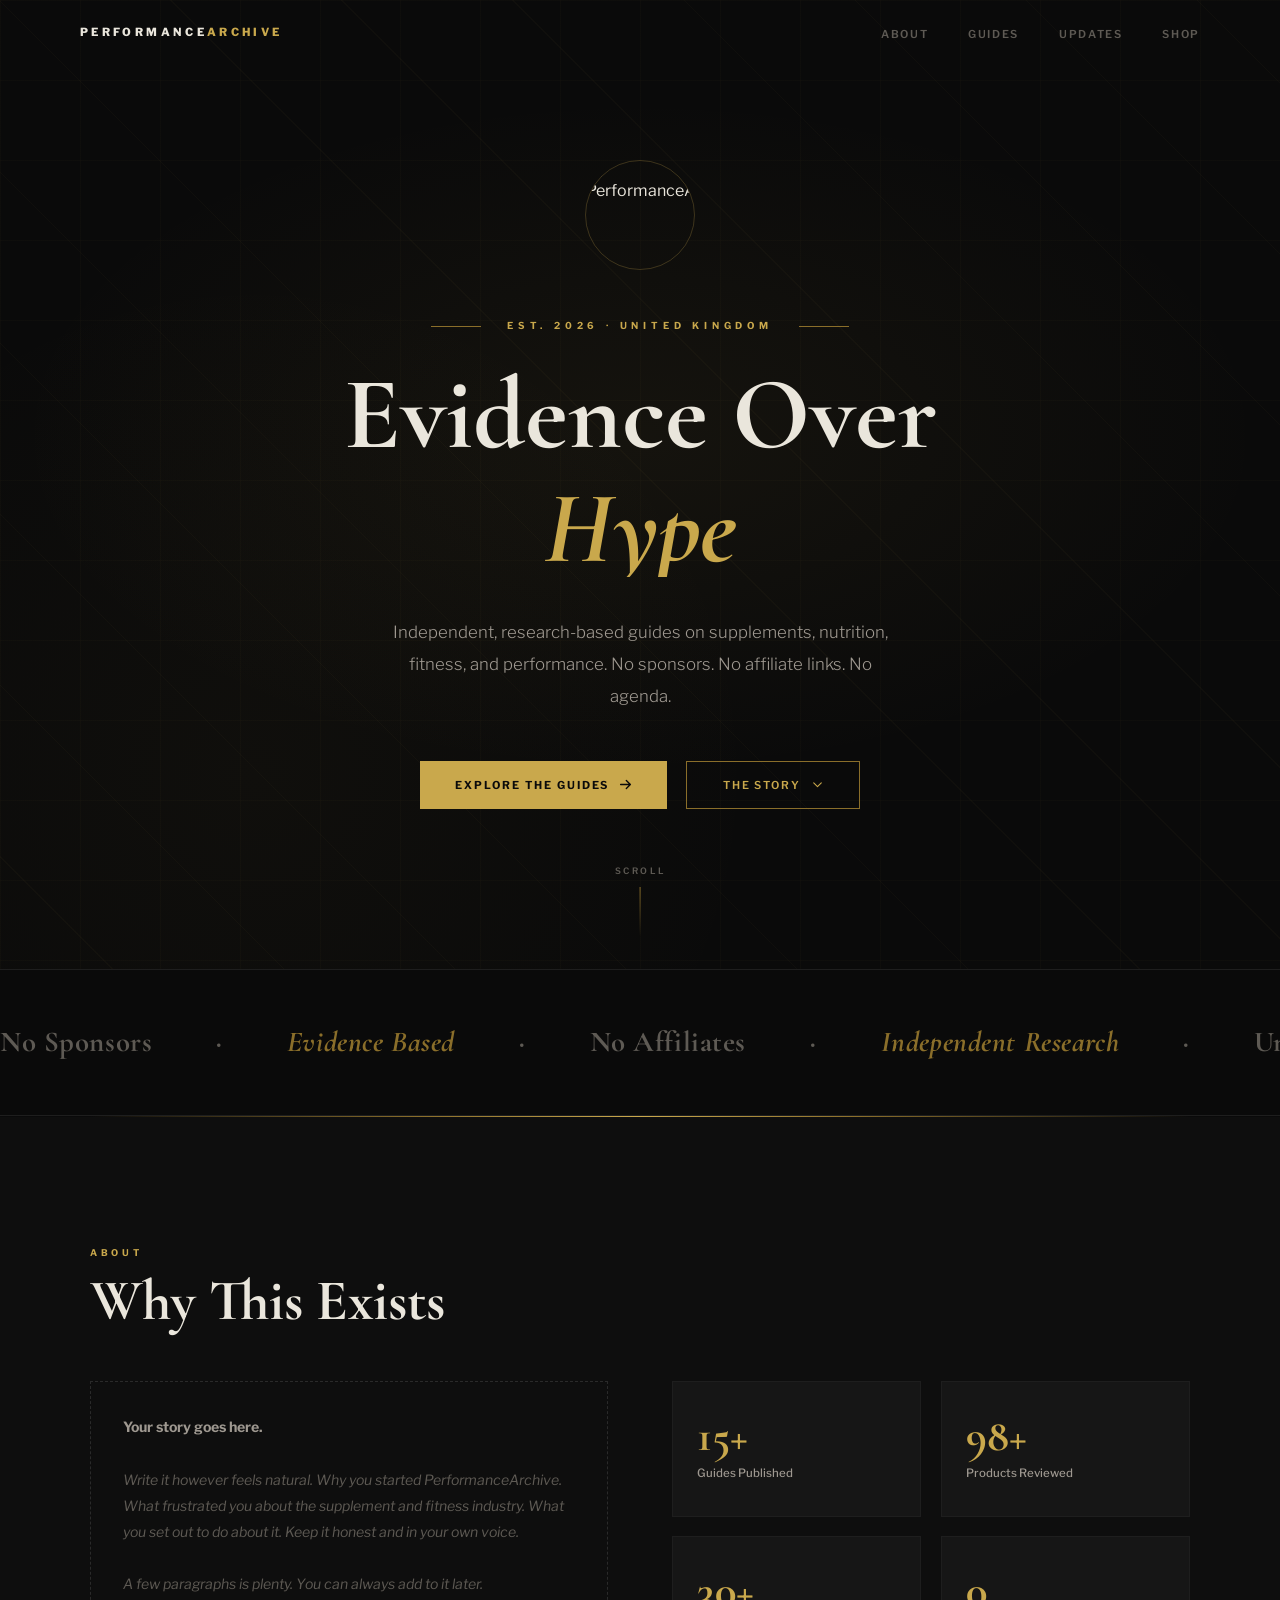
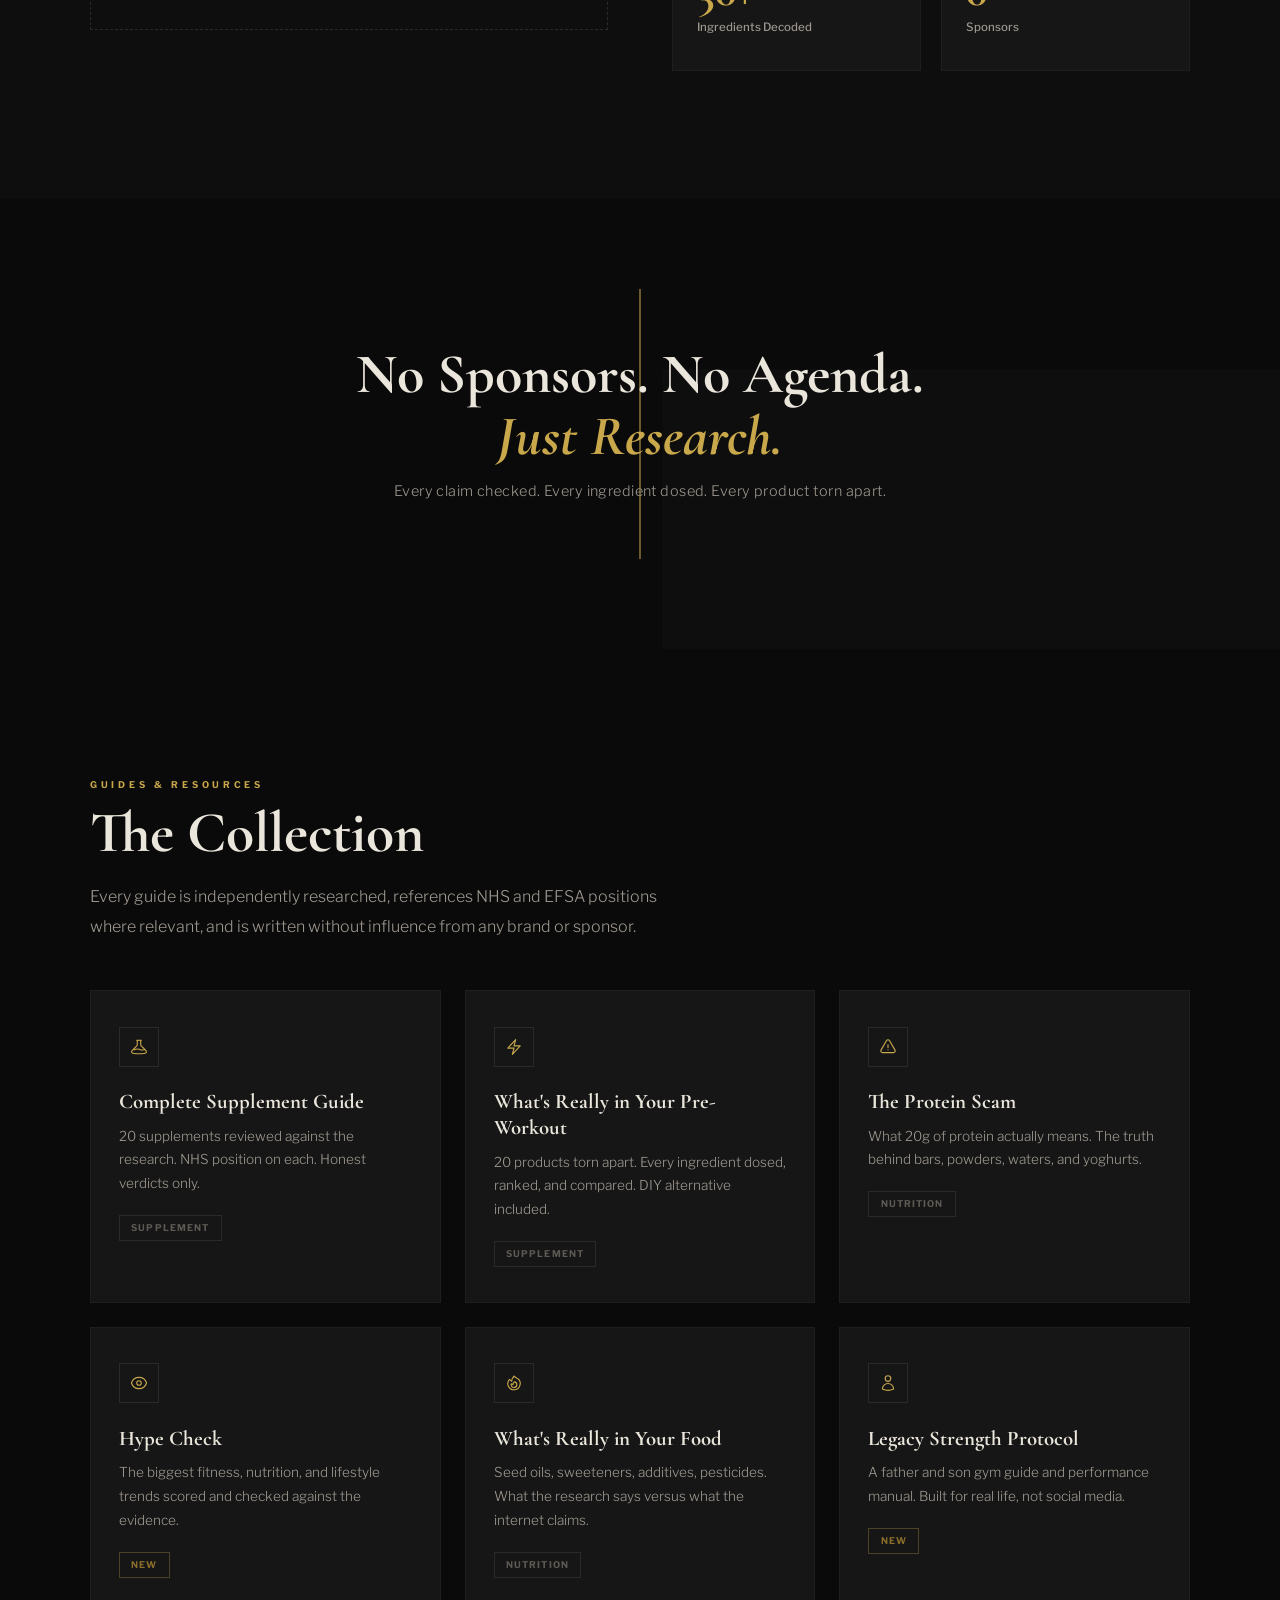
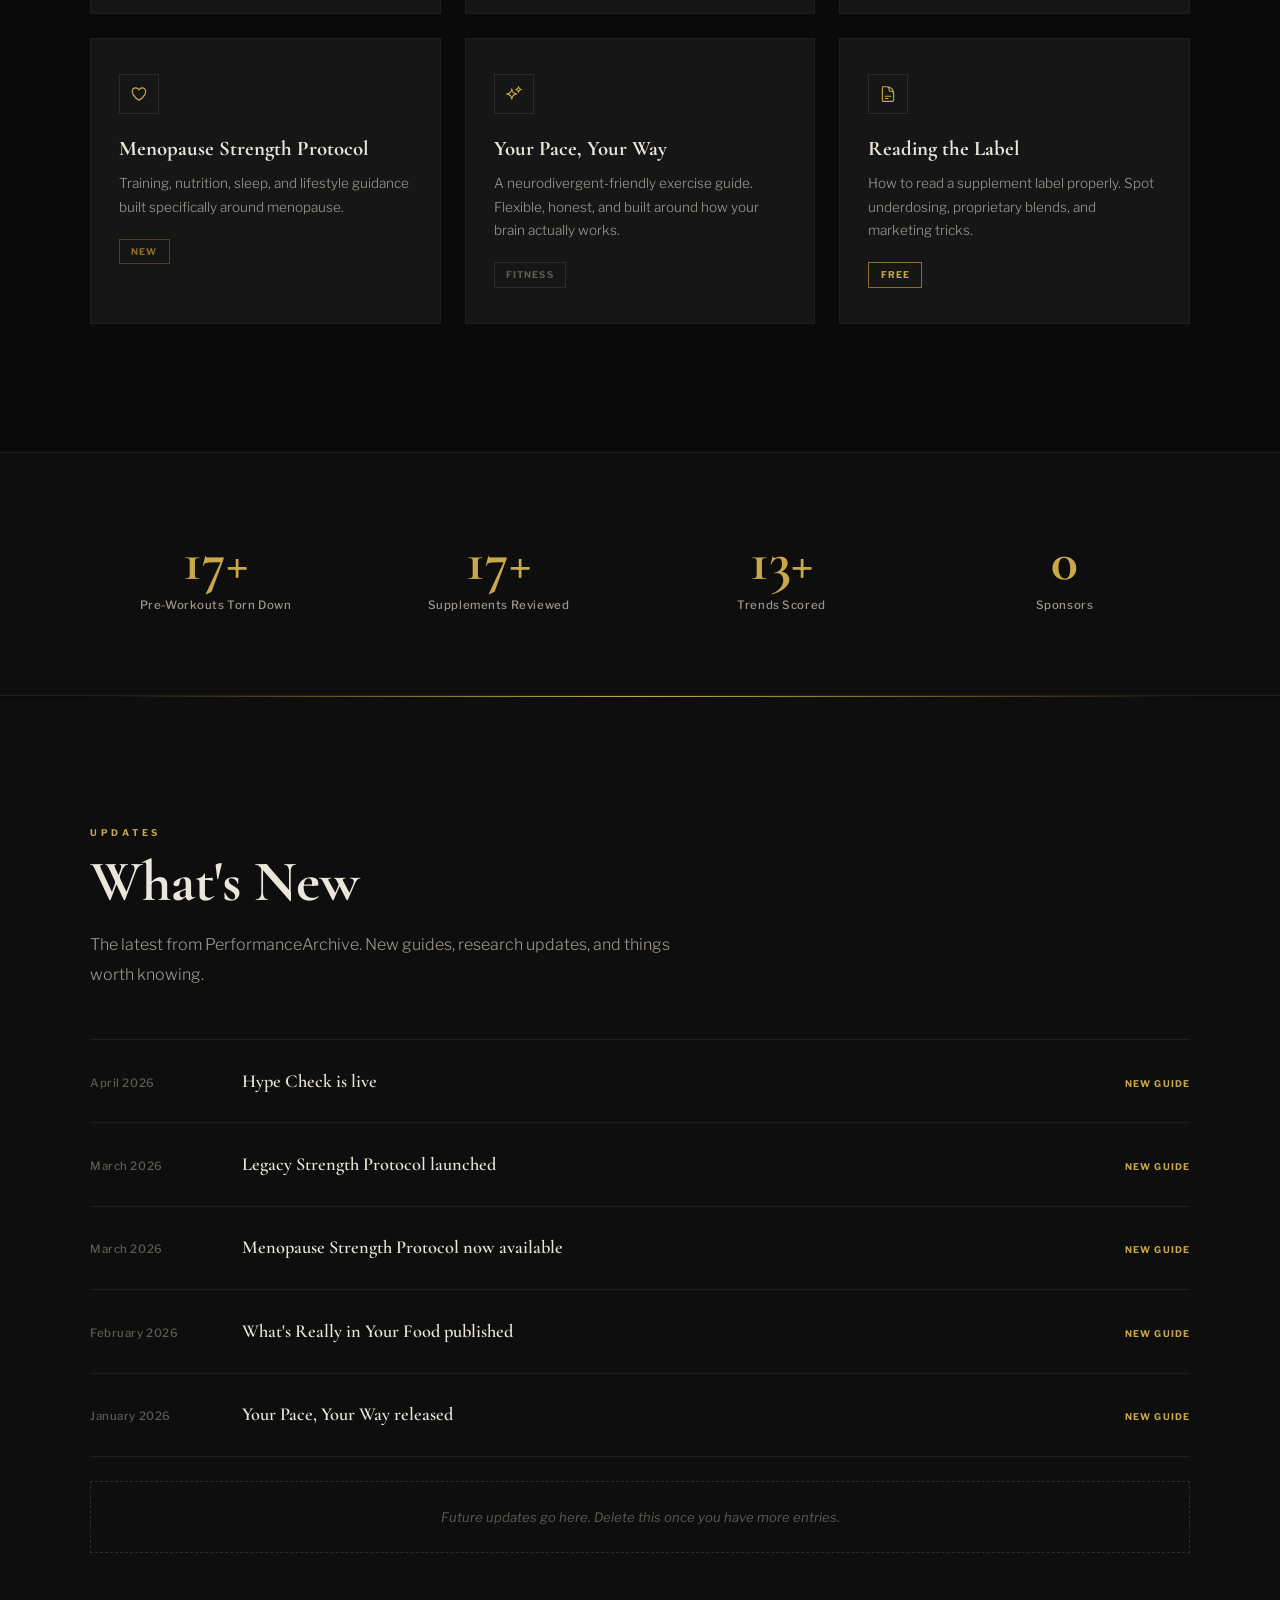
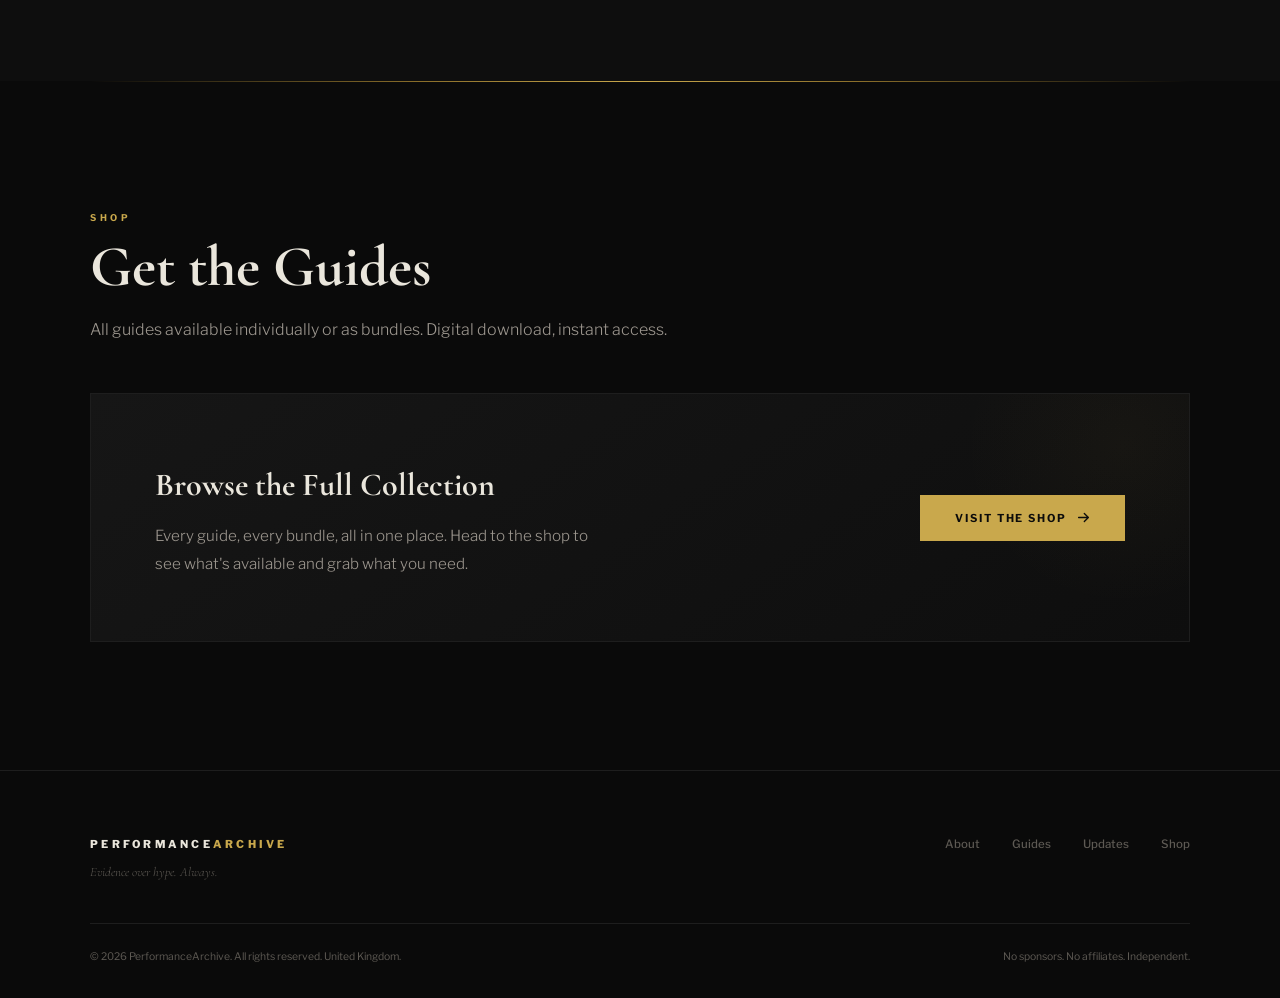
==== index-1.html @ d9c340e4 "Added index.html [TEST] Added initial commit. Will need changing as unbranded." ====
<!DOCTYPE html>
<html lang="en-GB">
<head>
<meta charset="UTF-8">
<meta name="viewport" content="width=device-width, initial-scale=1.0">
<title>PerformanceArchive — Evidence Over Hype</title>
<meta name="description" content="Independent, evidence-based guides on supplements, nutrition, fitness, and performance. No sponsors. No agenda. United Kingdom.">
<link rel="preconnect" href="https://fonts.googleapis.com">
<link rel="preconnect" href="https://fonts.gstatic.com" crossorigin>
<link href="https://fonts.googleapis.com/css2?family=Cormorant+Garamond:ital,wght@0,400;0,600;0,700;1,400&family=Libre+Franklin:wght@300;400;500;600;700;800&display=swap" rel="stylesheet">
<style>
:root {
  --bg:#0a0a0a;
  --bg2:#0e0e0e;
  --bg3:#141414;
  --card:#161616;
  --card-h:#1c1c1c;
  --gold:#c9a84c;
  --gold-l:#e0c56e;
  --gold-d:#8a6e2a;
  --text:#eae6dc;
  --text2:#9e9890;
  --text3:#5e5a54;
  --bdr:#1e1e1e;
  --bdr2:#2a2a2a;
  --fd:'Cormorant Garamond',Georgia,serif;
  --fb:'Libre Franklin',sans-serif;
}
*{margin:0;padding:0;box-sizing:border-box}
html{scroll-behavior:smooth}
body{background:var(--bg);color:var(--text);font-family:var(--fb);font-weight:400;line-height:1.7;-webkit-font-smoothing:antialiased;overflow-x:hidden}

/* ===== NAV ===== */
nav{position:fixed;top:0;width:100%;z-index:100;padding:1.2rem 0;transition:all .5s}
nav.scrolled{background:rgba(10,10,10,.92);backdrop-filter:blur(30px);-webkit-backdrop-filter:blur(30px);border-bottom:1px solid rgba(201,168,76,.08)}
.nav-in{max-width:1200px;margin:0 auto;padding:0 2.5rem;display:flex;align-items:center;justify-content:space-between}
.nav-logo{font-family:var(--fb);font-weight:800;font-size:.7rem;letter-spacing:.3em;text-transform:uppercase;color:var(--text);text-decoration:none;transition:opacity .3s}
.nav-logo span{color:var(--gold)}
.nav-links{display:flex;gap:2.5rem;list-style:none}
.nav-links a{color:var(--text3);text-decoration:none;font-size:.68rem;font-weight:600;letter-spacing:.15em;text-transform:uppercase;transition:color .4s}
.nav-links a:hover{color:var(--gold)}
.nav-mob{display:none;background:none;border:none;cursor:pointer;padding:.5rem}
.nav-mob span{display:block;width:22px;height:1.5px;background:var(--gold);margin:5px 0;transition:all .3s}

/* ===== HERO ===== */
.hero{min-height:100vh;display:flex;align-items:center;justify-content:center;position:relative;overflow:hidden}
.hero-bg{position:absolute;inset:0}
.hero-bg-1{position:absolute;inset:0;background:radial-gradient(ellipse 70% 50% at 50% 45%,rgba(201,168,76,.06) 0%,transparent 70%)}
.hero-bg-2{position:absolute;inset:0;background:radial-gradient(circle at 20% 80%,rgba(201,168,76,.03) 0%,transparent 40%)}
.hero-grid{position:absolute;inset:0;background-image:linear-gradient(rgba(201,168,76,.025) 1px,transparent 1px),linear-gradient(90deg,rgba(201,168,76,.025) 1px,transparent 1px);background-size:80px 80px}
/* Animated diagonal lines */
.hero-diag{position:absolute;inset:-200px;opacity:.03;background:repeating-linear-gradient(45deg,transparent,transparent 120px,var(--gold) 120px,var(--gold) 121px)}

.hero-content{position:relative;z-index:1;text-align:center;padding:2rem}
.hero-logo{width:110px;height:110px;border-radius:50%;margin:0 auto 3rem;overflow:hidden;opacity:0;transform:scale(.6) rotate(-10deg);border:1.5px solid rgba(201,168,76,.25)}
.hero-logo img{width:100%;height:100%;object-fit:cover}
.hero-pre{font-size:.6rem;font-weight:700;letter-spacing:.5em;text-transform:uppercase;color:var(--gold);margin-bottom:2rem;opacity:0}
.hero-pre .ln{display:inline-block;width:50px;height:1px;background:var(--gold-d);vertical-align:middle;margin:0 1.2rem}
.hero h1{font-family:var(--fd);font-size:clamp(3.5rem,8vw,7rem);font-weight:700;line-height:.95;margin-bottom:1.5rem;opacity:0}
.hero h1 .word{display:inline-block;overflow:hidden}
.hero h1 .word span{display:inline-block;transform:translateY(110%);transition:transform 1s cubic-bezier(.16,1,.3,1)}
.hero h1 .word span.up{transform:translateY(0)}
.hero h1 em{font-style:italic;color:var(--gold)}
.hero-sub{font-size:1.05rem;font-weight:300;color:var(--text2);max-width:520px;margin:0 auto 3rem;line-height:1.9;opacity:0}
.hero-ctas{display:flex;gap:1.2rem;justify-content:center;flex-wrap:wrap;opacity:0}

.btn-g{display:inline-flex;align-items:center;gap:.6rem;padding:.85rem 2.2rem;background:var(--gold);color:var(--bg);text-decoration:none;font-size:.68rem;font-weight:700;letter-spacing:.18em;text-transform:uppercase;transition:all .4s;border:none;cursor:pointer}
.btn-g:hover{background:var(--gold-l);transform:translateY(-2px);box-shadow:0 10px 40px rgba(201,168,76,.2)}
.btn-o{display:inline-flex;align-items:center;gap:.6rem;padding:.85rem 2.2rem;background:transparent;color:var(--gold);text-decoration:none;font-size:.68rem;font-weight:600;letter-spacing:.18em;text-transform:uppercase;border:1px solid var(--gold-d);transition:all .4s}
.btn-o:hover{border-color:var(--gold);background:rgba(201,168,76,.06);transform:translateY(-2px)}
.btn-i{width:13px;height:13px;transition:transform .3s}
.btn-g:hover .btn-i{transform:translateX(3px)}

.scroll-cue{position:absolute;bottom:2rem;left:50%;transform:translateX(-50%);text-align:center;opacity:0;animation:fadeI 1s ease forwards 2s}
.scroll-cue span{display:block;font-size:.55rem;font-weight:600;letter-spacing:.3em;text-transform:uppercase;color:var(--text3);margin-bottom:.5rem}
.scroll-cue .bar{width:1px;height:50px;margin:0 auto;background:linear-gradient(var(--gold-d),transparent);animation:pulse 2.5s ease infinite}
@keyframes pulse{0%,100%{opacity:.2;transform:scaleY(1)}50%{opacity:1;transform:scaleY(1.1)}}
@keyframes fadeI{to{opacity:1}}

/* ===== REVEALS ===== */
.r{opacity:0;transition:all 1s cubic-bezier(.16,1,.3,1)}
.r.rup{transform:translateY(60px)}
.r.rleft{transform:translateX(-80px)}
.r.rright{transform:translateX(80px)}
.r.rscale{transform:scale(.85)}
.r.rflip{transform:perspective(800px) rotateY(15deg);transform-origin:left center}
.r.rrot{transform:rotate(3deg) translateY(40px)}
.r.vis{opacity:1;transform:none}
.d1{transition-delay:.06s}.d2{transition-delay:.13s}.d3{transition-delay:.2s}.d4{transition-delay:.27s}.d5{transition-delay:.34s}.d6{transition-delay:.41s}.d7{transition-delay:.48s}.d8{transition-delay:.55s}.d9{transition-delay:.62s}

/* ===== SECTIONS ===== */
section{padding:8rem 2.5rem;position:relative}
.sec-in{max-width:1100px;margin:0 auto}
.sec-lab{font-size:.58rem;font-weight:700;letter-spacing:.4em;text-transform:uppercase;color:var(--gold);margin-bottom:.6rem}
.sec-h{font-family:var(--fd);font-size:clamp(2.4rem,5vw,3.6rem);font-weight:700;line-height:1.1;margin-bottom:1rem;color:var(--text)}
.sec-p{font-size:1rem;font-weight:300;color:var(--text2);max-width:580px;line-height:1.9}

/* ===== GROW DIVIDER ===== */
.grow-line{height:1px;max-width:0;margin:0 auto;background:linear-gradient(to right,transparent,var(--gold-d) 30%,var(--gold) 50%,var(--gold-d) 70%,transparent);transition:max-width 1.5s cubic-bezier(.16,1,.3,1)}
.grow-line.vis{max-width:1100px}

/* ===== MARQUEE ===== */
.marquee-wrap{overflow:hidden;padding:3rem 0;border-top:1px solid var(--bdr);border-bottom:1px solid var(--bdr);background:var(--bg)}
.marquee-track{display:flex;gap:4rem;animation:marquee 30s linear infinite;width:max-content}
.marquee-track span{font-family:var(--fd);font-size:1.8rem;font-weight:700;color:var(--text3);white-space:nowrap;letter-spacing:.02em}
.marquee-track span em{color:var(--gold-d);font-style:italic}
@keyframes marquee{0%{transform:translateX(0)}100%{transform:translateX(-50%)}}

/* ===== ABOUT ===== */
#about{background:var(--bg2)}
.about-grid{display:grid;grid-template-columns:1fr 1fr;gap:4rem;margin-top:3rem;align-items:start}
.ph-box{padding:2rem;border:1px dashed var(--bdr2);color:var(--text3);font-size:.88rem;font-style:italic;line-height:1.85}
.ph-box strong{color:var(--text2);font-style:normal}
.stats-grid{display:grid;grid-template-columns:1fr 1fr;gap:1.2rem}
.stat{background:var(--card);border:1px solid var(--bdr);padding:2rem 1.5rem;position:relative;overflow:hidden;transition:all .5s}
.stat::after{content:'';position:absolute;bottom:0;left:0;right:0;height:2px;background:linear-gradient(90deg,var(--gold-d),var(--gold),var(--gold-d));transform:scaleX(0);transform-origin:center;transition:transform .6s}
.stat:hover{background:var(--card-h);border-color:var(--bdr2)}.stat:hover::after{transform:scaleX(1)}
.stat-n{font-family:var(--fd);font-size:2.8rem;font-weight:700;color:var(--gold);line-height:1}
.stat-l{font-size:.72rem;font-weight:500;color:var(--text2);margin-top:.3rem}

/* ===== SPLIT BANNER ===== */
.split-banner{min-height:450px;position:relative;overflow:hidden;display:flex;align-items:center;justify-content:center}
.split-bg{position:absolute;inset:-100px;z-index:0}
.split-bg-l{position:absolute;top:0;left:0;width:50%;height:100%;background:var(--bg);transition:transform .8s cubic-bezier(.16,1,.3,1)}
.split-bg-r{position:absolute;top:0;right:0;width:50%;height:100%;background:var(--bg2);transition:transform .8s cubic-bezier(.16,1,.3,1)}
.split-banner.vis .split-bg-l{transform:translateX(-3%)}
.split-banner.vis .split-bg-r{transform:translateX(3%)}
.split-gold{position:absolute;top:50%;left:50%;transform:translate(-50%,-50%);width:1px;height:0;background:var(--gold);transition:height 1.2s cubic-bezier(.16,1,.3,1) .3s;z-index:1}
.split-banner.vis .split-gold{height:60%}
.split-content{position:relative;z-index:2;text-align:center;max-width:700px;padding:2rem}
.split-content h2{font-family:var(--fd);font-size:clamp(2rem,5vw,3.5rem);font-weight:700;line-height:1.1;margin-bottom:.75rem}
.split-content h2 em{color:var(--gold);font-style:italic}
.split-content p{font-size:.9rem;color:var(--text2);font-weight:300;letter-spacing:.03em}

/* ===== GUIDES ===== */
#guides{background:var(--bg)}
.g-grid{display:grid;grid-template-columns:repeat(3,1fr);gap:1.5rem;margin-top:3rem}
.g-card{background:var(--card);border:1px solid var(--bdr);padding:2.2rem 1.75rem;text-decoration:none;display:block;position:relative;overflow:hidden;transition:all .6s cubic-bezier(.16,1,.3,1)}
.g-card::before{content:'';position:absolute;top:0;left:0;right:0;height:2px;background:linear-gradient(90deg,var(--gold),var(--gold-l),var(--gold));transform:scaleX(0);transform-origin:left;transition:transform .6s}
.g-card::after{content:'';position:absolute;inset:0;background:radial-gradient(ellipse at 20% 0%,rgba(201,168,76,.04),transparent 70%);opacity:0;transition:opacity .5s}
.g-card:hover{transform:translateY(-6px);border-color:var(--bdr2);box-shadow:0 25px 70px rgba(0,0,0,.4)}.g-card:hover::before{transform:scaleX(1)}.g-card:hover::after{opacity:1}
.g-ico{width:40px;height:40px;border:1px solid var(--bdr2);display:flex;align-items:center;justify-content:center;margin-bottom:1.4rem;transition:all .4s}
.g-card:hover .g-ico{border-color:var(--gold-d);background:rgba(201,168,76,.06);transform:rotate(-5deg) scale(1.05)}
.g-ico svg{width:18px;height:18px;color:var(--gold)}
.g-card h3{font-family:var(--fd);font-size:1.3rem;font-weight:700;color:var(--text);margin-bottom:.6rem;line-height:1.25;position:relative}
.g-card p{font-size:.85rem;color:var(--text2);font-weight:300;line-height:1.75;position:relative}
.g-badge{display:inline-block;font-size:.58rem;font-weight:700;letter-spacing:.12em;text-transform:uppercase;padding:.25rem .7rem;margin-top:1.2rem;border:1px solid var(--bdr2);color:var(--text3);position:relative;transition:all .3s}
.g-badge.free{border-color:var(--gold-d);color:var(--gold)}
.g-badge.new{border-color:rgba(201,168,76,.3);color:var(--gold-d)}
.g-card:hover .g-badge{border-color:var(--gold-d);color:var(--gold)}

/* ===== COUNTER SECTION ===== */
.counter-strip{padding:5rem 2.5rem;background:var(--bg2);border-top:1px solid var(--bdr);border-bottom:1px solid var(--bdr)}
.counter-row{max-width:1100px;margin:0 auto;display:grid;grid-template-columns:repeat(4,1fr);gap:2rem;text-align:center}
.counter-item .counter-num{font-family:var(--fd);font-size:3.5rem;font-weight:700;color:var(--gold);line-height:1}
.counter-item .counter-lab{font-size:.72rem;font-weight:500;color:var(--text2);margin-top:.4rem;letter-spacing:.05em}

/* ===== UPDATES ===== */
#updates{background:var(--bg2)}
.up-list{margin-top:3rem}
.up-item{display:grid;grid-template-columns:120px 1fr auto;gap:2rem;align-items:baseline;padding:1.8rem 0;border-bottom:1px solid var(--bdr);position:relative;transition:all .4s;cursor:default}
.up-item:first-child{border-top:1px solid var(--bdr)}
.up-item::before{content:'';position:absolute;left:0;top:50%;width:0;height:1px;background:var(--gold);transition:width .5s}
.up-item:hover{padding-left:2rem}.up-item:hover::before{width:8px}
.up-d{font-size:.72rem;font-weight:500;color:var(--text3);letter-spacing:.05em;white-space:nowrap}
.up-t{font-family:var(--fd);font-size:1.15rem;font-weight:600;color:var(--text);line-height:1.35}
.up-tag{font-size:.58rem;font-weight:700;letter-spacing:.12em;text-transform:uppercase;color:var(--gold);white-space:nowrap}
.up-ph{padding:1.5rem;border:1px dashed var(--bdr2);color:var(--text3);font-size:.82rem;font-style:italic;text-align:center;margin-top:1.5rem}

/* ===== SHOP ===== */
#shop{background:var(--bg)}
.shop-card{background:linear-gradient(145deg,var(--card) 0%,var(--bg2) 100%);border:1px solid var(--bdr);padding:4rem;display:flex;align-items:center;justify-content:space-between;gap:3rem;margin-top:3rem;position:relative;overflow:hidden;transition:all .5s}
.shop-card::before{content:'';position:absolute;top:-50%;right:-10%;width:350px;height:350px;background:radial-gradient(circle,rgba(201,168,76,.04),transparent 65%);pointer-events:none}
.shop-card:hover{border-color:var(--bdr2);transform:translateY(-2px)}
.shop-card h3{font-family:var(--fd);font-size:2rem;font-weight:700;color:var(--text);margin-bottom:.6rem}
.shop-card p{font-size:.95rem;font-weight:300;color:var(--text2);max-width:460px;line-height:1.8}

/* ===== FOOTER ===== */
footer{padding:4rem 2.5rem 2rem;border-top:1px solid var(--bdr);background:var(--bg)}
.ft-in{max-width:1100px;margin:0 auto;display:flex;justify-content:space-between;align-items:flex-start;gap:2rem}
.ft-brand{font-family:var(--fb);font-weight:800;font-size:.68rem;letter-spacing:.3em;text-transform:uppercase;color:var(--text);margin-bottom:.5rem}
.ft-brand span{color:var(--gold)}
.ft-tag{font-size:.8rem;color:var(--text3);font-weight:300;font-family:var(--fd);font-style:italic}
.ft-links{display:flex;gap:2rem}
.ft-links a{font-size:.72rem;color:var(--text3);text-decoration:none;transition:color .3s;font-weight:500}
.ft-links a:hover{color:var(--gold)}
.ft-bot{max-width:1100px;margin:2.5rem auto 0;padding-top:1.5rem;border-top:1px solid var(--bdr);display:flex;justify-content:space-between;font-size:.65rem;color:var(--text3)}

/* ===== RESPONSIVE ===== */
@media(max-width:900px){
  .about-grid{grid-template-columns:1fr;gap:2.5rem}
  .g-grid{grid-template-columns:1fr 1fr}
  .shop-card{flex-direction:column;padding:3rem 2rem;text-align:center}
  .shop-card p{margin:0 auto}
  .up-item{grid-template-columns:1fr;gap:.2rem}
  .counter-row{grid-template-columns:1fr 1fr;gap:1.5rem}
  .split-banner{min-height:350px}
}
@media(max-width:650px){
  .nav-links{display:none;position:absolute;top:100%;left:0;right:0;background:rgba(10,10,10,.97);flex-direction:column;padding:1.5rem 2.5rem;gap:1.2rem;border-bottom:1px solid var(--bdr)}
  .nav-links.open{display:flex}
  .nav-mob{display:block}
  .g-grid{grid-template-columns:1fr}
  .hero{padding:0 1.5rem}
  section{padding:5rem 1.5rem}
  .ft-in{flex-direction:column}
  .ft-bot{flex-direction:column;gap:.3rem}
  .shop-card{padding:2.5rem 1.5rem}
  .counter-row{grid-template-columns:1fr 1fr}
  .counter-item .counter-num{font-size:2.5rem}
  .hero-ctas{flex-direction:column;align-items:center}
  .marquee-track span{font-size:1.3rem}
}
</style>
</head>
<body>

<nav id="mainNav"><div class="nav-in"><a href="#" class="nav-logo">Performance<span>Archive</span></a><button class="nav-mob" aria-label="Menu" onclick="document.querySelector('.nav-links').classList.toggle('open')"><span></span><span></span><span></span></button><ul class="nav-links"><li><a href="#about" onclick="this.closest('.nav-links').classList.remove('open')">About</a></li><li><a href="#guides" onclick="this.closest('.nav-links').classList.remove('open')">Guides</a></li><li><a href="#updates" onclick="this.closest('.nav-links').classList.remove('open')">Updates</a></li><li><a href="#shop" onclick="this.closest('.nav-links').classList.remove('open')">Shop</a></li></ul></div></nav>

<!-- ===== HERO ===== -->
<section class="hero" id="hero">
<div class="hero-bg">
  <div class="hero-bg-1" data-p="0.015"></div>
  <div class="hero-bg-2" data-p="0.03"></div>
  <div class="hero-grid" data-p="0.008"></div>
  <div class="hero-diag" data-p="0.02"></div>
</div>
<div class="hero-content">
  <div class="hero-logo"><img src="logo.png" alt="PerformanceArchive" onerror="this.parentElement.style.display='none'"></div>
  <div class="hero-pre"><span class="ln"></span> Est. 2026 &middot; United Kingdom <span class="ln"></span></div>
  <h1>
    <span class="word"><span>Evidence</span></span>
    <span class="word"><span>Over</span></span>
    <br>
    <span class="word"><span><em>Hype</em></span></span>
  </h1>
  <p class="hero-sub">Independent, research-based guides on supplements, nutrition, fitness, and performance. No sponsors. No affiliate links. No agenda.</p>
  <div class="hero-ctas">
    <a href="#guides" class="btn-g">Explore the Guides <svg class="btn-i" xmlns="http://www.w3.org/2000/svg" fill="none" viewBox="0 0 24 24" stroke="currentColor" stroke-width="2.5"><path stroke-linecap="round" stroke-linejoin="round" d="M13.5 4.5L21 12m0 0l-7.5 7.5M21 12H3"/></svg></a>
    <a href="#about" class="btn-o">The Story <svg class="btn-i" xmlns="http://www.w3.org/2000/svg" fill="none" viewBox="0 0 24 24" stroke="currentColor" stroke-width="2"><path stroke-linecap="round" stroke-linejoin="round" d="M19 9l-7 7-7-7"/></svg></a>
  </div>
</div>
<div class="scroll-cue"><span>Scroll</span><div class="bar"></div></div>
</section>

<!-- ===== MARQUEE ===== -->
<div class="marquee-wrap">
<div class="marquee-track">
  <span>No Sponsors</span><span>&middot;</span><span><em>Evidence Based</em></span><span>&middot;</span><span>No Affiliates</span><span>&middot;</span><span><em>Independent Research</em></span><span>&middot;</span><span>United Kingdom</span><span>&middot;</span><span><em>Every Claim Checked</em></span><span>&middot;</span>
  <span>No Sponsors</span><span>&middot;</span><span><em>Evidence Based</em></span><span>&middot;</span><span>No Affiliates</span><span>&middot;</span><span><em>Independent Research</em></span><span>&middot;</span><span>United Kingdom</span><span>&middot;</span><span><em>Every Claim Checked</em></span><span>&middot;</span>
</div>
</div>

<!-- ===== GROW LINE ===== -->
<div class="grow-line" data-gl></div>

<!-- ===== ABOUT ===== -->
<section id="about">
<div class="sec-in">
  <div class="sec-lab r rup">About</div>
  <h2 class="sec-h r rup d1">Why This Exists</h2>
  <div class="about-grid">
    <div class="r rflip d2">
      <div class="ph-box"><strong>Your story goes here.</strong><br><br>Write it however feels natural. Why you started PerformanceArchive. What frustrated you about the supplement and fitness industry. What you set out to do about it. Keep it honest and in your own voice.<br><br>A few paragraphs is plenty. You can always add to it later.</div>
    </div>
    <div class="stats-grid">
      <div class="stat r rscale d1"><div class="stat-n" data-count="15">0</div><div class="stat-l">Guides Published</div></div>
      <div class="stat r rscale d2"><div class="stat-n" data-count="100">0</div><div class="stat-l">Products Reviewed</div></div>
      <div class="stat r rscale d3"><div class="stat-n" data-count="30">0</div><div class="stat-l">Ingredients Decoded</div></div>
      <div class="stat r rscale d4"><div class="stat-n" data-count="0" data-zero>0</div><div class="stat-l">Sponsors</div></div>
    </div>
  </div>
</div>
</section>

<!-- ===== SPLIT BANNER ===== -->
<div class="split-banner" data-split>
  <div class="split-bg"><div class="split-bg-l"></div><div class="split-bg-r"></div></div>
  <div class="split-gold"></div>
  <div class="split-content">
    <h2 class="r rup">No Sponsors. No Agenda.<br><em>Just Research.</em></h2>
    <p class="r rup d1">Every claim checked. Every ingredient dosed. Every product torn apart.</p>
  </div>
</div>

<!-- ===== GUIDES ===== -->
<section id="guides">
<div class="sec-in">
  <div class="sec-lab r rup">Guides &amp; Resources</div>
  <h2 class="sec-h r rup d1">The Collection</h2>
  <p class="sec-p r rup d2">Every guide is independently researched, references NHS and EFSA positions where relevant, and is written without influence from any brand or sponsor.</p>
  <div class="g-grid">

    <a href="#" class="g-card r rup d1"><div class="g-ico"><svg xmlns="http://www.w3.org/2000/svg" fill="none" viewBox="0 0 24 24" stroke="currentColor" stroke-width="1.5"><path stroke-linecap="round" stroke-linejoin="round" d="M9.75 3.104v5.714a2.25 2.25 0 01-.659 1.591L5 14.5M9.75 3.104c-.251.023-.501.05-.75.082m.75-.082a24.301 24.301 0 014.5 0m0 0v5.714c0 .597.237 1.17.659 1.591L19.8 15.3M14.25 3.104c.251.023.501.05.75.082M19.8 15.3l-1.57.393A9.065 9.065 0 0112 15a9.065 9.065 0 00-6.23.693L5 14.5m14.8.8l1.402 1.402c1.232 1.232.65 3.318-1.067 3.611A48.309 48.309 0 0112 21c-2.773 0-5.491-.235-8.135-.687-1.718-.293-2.3-2.379-1.067-3.61L5 14.5"/></svg></div><h3>Complete Supplement Guide</h3><p>20 supplements reviewed against the research. NHS position on each. Honest verdicts only.</p><span class="g-badge">Supplement</span></a>

    <a href="#" class="g-card r rup d2"><div class="g-ico"><svg xmlns="http://www.w3.org/2000/svg" fill="none" viewBox="0 0 24 24" stroke="currentColor" stroke-width="1.5"><path stroke-linecap="round" stroke-linejoin="round" d="M3.75 13.5l10.5-11.25L12 10.5h8.25L9.75 21.75 12 13.5H3.75z"/></svg></div><h3>What's Really in Your Pre-Workout</h3><p>20 products torn apart. Every ingredient dosed, ranked, and compared. DIY alternative included.</p><span class="g-badge">Supplement</span></a>

    <a href="#" class="g-card r rup d3"><div class="g-ico"><svg xmlns="http://www.w3.org/2000/svg" fill="none" viewBox="0 0 24 24" stroke="currentColor" stroke-width="1.5"><path stroke-linecap="round" stroke-linejoin="round" d="M12 9v3.75m-9.303 3.376c-.866 1.5.217 3.374 1.948 3.374h14.71c1.73 0 2.813-1.874 1.948-3.374L13.949 3.378c-.866-1.5-3.032-1.5-3.898 0L2.697 16.126zM12 15.75h.008v.008H12v-.008z"/></svg></div><h3>The Protein Scam</h3><p>What 20g of protein actually means. The truth behind bars, powders, waters, and yoghurts.</p><span class="g-badge">Nutrition</span></a>

    <a href="#" class="g-card r rup d4"><div class="g-ico"><svg xmlns="http://www.w3.org/2000/svg" fill="none" viewBox="0 0 24 24" stroke="currentColor" stroke-width="1.5"><path stroke-linecap="round" stroke-linejoin="round" d="M2.036 12.322a1.012 1.012 0 010-.639C3.423 7.51 7.36 4.5 12 4.5c4.638 0 8.573 3.007 9.963 7.178.07.207.07.431 0 .639C20.577 16.49 16.64 19.5 12 19.5c-4.638 0-8.573-3.007-9.963-7.178zM15 12a3 3 0 11-6 0 3 3 0 016 0z"/></svg></div><h3>Hype Check</h3><p>The biggest fitness, nutrition, and lifestyle trends scored and checked against the evidence.</p><span class="g-badge new">New</span></a>

    <a href="#" class="g-card r rup d5"><div class="g-ico"><svg xmlns="http://www.w3.org/2000/svg" fill="none" viewBox="0 0 24 24" stroke="currentColor" stroke-width="1.5"><path stroke-linecap="round" stroke-linejoin="round" d="M15.362 5.214A8.252 8.252 0 0112 21 8.25 8.25 0 016.038 7.048 8.287 8.287 0 009 9.6a8.983 8.983 0 013.361-6.867 8.21 8.21 0 003 2.48zM12 18a3.75 3.75 0 00.495-7.467 5.99 5.99 0 00-1.925 3.546 5.974 5.974 0 01-2.133-1.001A3.75 3.75 0 0012 18z"/></svg></div><h3>What's Really in Your Food</h3><p>Seed oils, sweeteners, additives, pesticides. What the research says versus what the internet claims.</p><span class="g-badge">Nutrition</span></a>

    <a href="#" class="g-card r rup d6"><div class="g-ico"><svg xmlns="http://www.w3.org/2000/svg" fill="none" viewBox="0 0 24 24" stroke="currentColor" stroke-width="1.5"><path stroke-linecap="round" stroke-linejoin="round" d="M15.75 6a3.75 3.75 0 11-7.5 0 3.75 3.75 0 017.5 0zM4.501 20.118a7.5 7.5 0 0114.998 0A17.933 17.933 0 0112 21.75c-2.676 0-5.216-.584-7.499-1.632z"/></svg></div><h3>Legacy Strength Protocol</h3><p>A father and son gym guide and performance manual. Built for real life, not social media.</p><span class="g-badge new">New</span></a>

    <a href="#" class="g-card r rup d7"><div class="g-ico"><svg xmlns="http://www.w3.org/2000/svg" fill="none" viewBox="0 0 24 24" stroke="currentColor" stroke-width="1.5"><path stroke-linecap="round" stroke-linejoin="round" d="M21 8.25c0-2.485-2.099-4.5-4.688-4.5-1.935 0-3.597 1.126-4.312 2.733-.715-1.607-2.377-2.733-4.313-2.733C5.1 3.75 3 5.765 3 8.25c0 7.22 9 12 9 12s9-4.78 9-12z"/></svg></div><h3>Menopause Strength Protocol</h3><p>Training, nutrition, sleep, and lifestyle guidance built specifically around menopause.</p><span class="g-badge new">New</span></a>

    <a href="#" class="g-card r rup d8"><div class="g-ico"><svg xmlns="http://www.w3.org/2000/svg" fill="none" viewBox="0 0 24 24" stroke="currentColor" stroke-width="1.5"><path stroke-linecap="round" stroke-linejoin="round" d="M9.813 15.904L9 18.75l-.813-2.846a4.5 4.5 0 00-3.09-3.09L2.25 12l2.846-.813a4.5 4.5 0 003.09-3.09L9 5.25l.813 2.846a4.5 4.5 0 003.09 3.09L15.75 12l-2.846.813a4.5 4.5 0 00-3.09 3.09zM18.259 8.715L18 9.75l-.259-1.035a3.375 3.375 0 00-2.455-2.456L14.25 6l1.036-.259a3.375 3.375 0 002.455-2.456L18 2.25l.259 1.035a3.375 3.375 0 002.455 2.456L21.75 6l-1.036.259a3.375 3.375 0 00-2.455 2.456z"/></svg></div><h3>Your Pace, Your Way</h3><p>A neurodivergent-friendly exercise guide. Flexible, honest, and built around how your brain actually works.</p><span class="g-badge">Fitness</span></a>

    <a href="#" class="g-card r rup d9"><div class="g-ico"><svg xmlns="http://www.w3.org/2000/svg" fill="none" viewBox="0 0 24 24" stroke="currentColor" stroke-width="1.5"><path stroke-linecap="round" stroke-linejoin="round" d="M19.5 14.25v-2.625a3.375 3.375 0 00-3.375-3.375h-1.5A1.125 1.125 0 0113.5 7.125v-1.5a3.375 3.375 0 00-3.375-3.375H8.25m0 12.75h7.5m-7.5 3H12M10.5 2.25H5.625c-.621 0-1.125.504-1.125 1.125v17.25c0 .621.504 1.125 1.125 1.125h12.75c.621 0 1.125-.504 1.125-1.125V11.25a9 9 0 00-9-9z"/></svg></div><h3>Reading the Label</h3><p>How to read a supplement label properly. Spot underdosing, proprietary blends, and marketing tricks.</p><span class="g-badge free">Free</span></a>

  </div>
</div>
</section>

<!-- ===== COUNTER STRIP ===== -->
<div class="counter-strip">
<div class="counter-row">
  <div class="counter-item r rscale d1"><div class="counter-num" data-count="20">0</div><div class="counter-lab">Pre-Workouts Torn Down</div></div>
  <div class="counter-item r rscale d2"><div class="counter-num" data-count="20">0</div><div class="counter-lab">Supplements Reviewed</div></div>
  <div class="counter-item r rscale d3"><div class="counter-num" data-count="15">0</div><div class="counter-lab">Trends Scored</div></div>
  <div class="counter-item r rscale d4"><div class="counter-num" data-count="0" data-zero>0</div><div class="counter-lab">Sponsors</div></div>
</div>
</div>

<!-- ===== GROW LINE ===== -->
<div class="grow-line" data-gl></div>

<!-- ===== UPDATES ===== -->
<section id="updates">
<div class="sec-in">
  <div class="sec-lab r rup">Updates</div>
  <h2 class="sec-h r rup d1">What's New</h2>
  <p class="sec-p r rup d2">The latest from PerformanceArchive. New guides, research updates, and things worth knowing.</p>
  <div class="up-list">
    <div class="up-item r rleft d1"><span class="up-d">April 2026</span><span class="up-t">Hype Check is live</span><span class="up-tag">New Guide</span></div>
    <div class="up-item r rleft d2"><span class="up-d">March 2026</span><span class="up-t">Legacy Strength Protocol launched</span><span class="up-tag">New Guide</span></div>
    <div class="up-item r rleft d3"><span class="up-d">March 2026</span><span class="up-t">Menopause Strength Protocol now available</span><span class="up-tag">New Guide</span></div>
    <div class="up-item r rleft d4"><span class="up-d">February 2026</span><span class="up-t">What's Really in Your Food published</span><span class="up-tag">New Guide</span></div>
    <div class="up-item r rleft d5"><span class="up-d">January 2026</span><span class="up-t">Your Pace, Your Way released</span><span class="up-tag">New Guide</span></div>
    <div class="up-ph r rup d6">Future updates go here. Delete this once you have more entries.</div>
  </div>
</div>
</section>

<div class="grow-line" data-gl></div>

<!-- ===== SHOP ===== -->
<section id="shop">
<div class="sec-in">
  <div class="sec-lab r rup">Shop</div>
  <h2 class="sec-h r rup d1">Get the Guides</h2>
  <p class="sec-p r rup d2">All guides available individually or as bundles. Digital download, instant access.</p>
  <div class="shop-card r rscale d3">
    <div><h3>Browse the Full Collection</h3><p>Every guide, every bundle, all in one place. Head to the shop to see what's available and grab what you need.</p></div>
    <a href="https://www.etsy.com/" class="btn-g" target="_blank" rel="noopener">Visit the Shop <svg class="btn-i" xmlns="http://www.w3.org/2000/svg" fill="none" viewBox="0 0 24 24" stroke="currentColor" stroke-width="2.5"><path stroke-linecap="round" stroke-linejoin="round" d="M13.5 4.5L21 12m0 0l-7.5 7.5M21 12H3"/></svg></a>
  </div>
</div>
</section>

<footer>
<div class="ft-in"><div><div class="ft-brand">Performance<span>Archive</span></div><p class="ft-tag">Evidence over hype. Always.</p></div><div class="ft-links"><a href="#about">About</a><a href="#guides">Guides</a><a href="#updates">Updates</a><a href="#shop">Shop</a></div></div>
<div class="ft-bot"><span>&copy; 2026 PerformanceArchive. All rights reserved. United Kingdom.</span><span>No sponsors. No affiliates. Independent.</span></div>
</footer>

<script>
(function(){
  // === Reveal observer ===
  const io = new IntersectionObserver(entries => {
    entries.forEach(e => { if(e.isIntersecting) e.target.classList.add('vis') });
  }, {threshold:.06, rootMargin:'0px 0px -30px 0px'});
  document.querySelectorAll('.r,.grow-line').forEach(el => io.observe(el));

  // === Split banner observer ===
  const splitObs = new IntersectionObserver(entries => {
    entries.forEach(e => { if(e.isIntersecting) e.target.classList.add('vis') });
  }, {threshold:.3});
  document.querySelectorAll('.split-banner').forEach(el => splitObs.observe(el));

  // === Hero text reveal ===
  setTimeout(() => {
    document.querySelector('.hero-logo').style.cssText = 'opacity:1;transform:none;transition:all 1.2s cubic-bezier(.16,1,.3,1)';
  }, 200);
  setTimeout(() => { document.querySelector('.hero-pre').style.cssText = 'opacity:1;transition:opacity .8s ease'; }, 600);
  setTimeout(() => {
    document.querySelector('.hero h1').style.opacity = '1';
    document.querySelectorAll('.hero h1 .word span').forEach((s,i) => {
      setTimeout(() => s.classList.add('up'), i * 150);
    });
  }, 800);
  setTimeout(() => { document.querySelector('.hero-sub').style.cssText = 'opacity:1;transition:opacity 1s ease'; }, 1400);
  setTimeout(() => { document.querySelector('.hero-ctas').style.cssText = 'opacity:1;transition:opacity 1s ease'; }, 1700);

  // === Nav scroll ===
  window.addEventListener('scroll', () => {
    document.getElementById('mainNav').classList.toggle('scrolled', scrollY > 80);
    const sc = document.querySelector('.scroll-cue');
    if(sc && scrollY > 150) { sc.style.opacity = '0'; sc.style.transition = 'opacity .5s'; }
  }, {passive:true});

  // === Parallax hero layers ===
  const pLayers = document.querySelectorAll('[data-p]');
  let ticking = false;
  function doParallax() {
    const s = scrollY;
    pLayers.forEach(l => { l.style.transform = 'translateY(' + (s * parseFloat(l.dataset.p) * 40) + 'px)'; });
    // Split banner parallax
    document.querySelectorAll('[data-split]').forEach(el => {
      const r = el.getBoundingClientRect();
      const bg = el.querySelector('.split-bg');
      if(bg) bg.style.transform = 'translateY(' + (r.top * .15) + 'px)';
    });
    ticking = false;
  }
  window.addEventListener('scroll', () => { if(!ticking){requestAnimationFrame(doParallax);ticking=true} }, {passive:true});

  // === Animated counters ===
  const counted = new Set();
  const countObs = new IntersectionObserver(entries => {
    entries.forEach(e => {
      if(e.isIntersecting && !counted.has(e.target)) {
        counted.add(e.target);
        const el = e.target;
        const target = parseInt(el.dataset.count);
        if(el.hasAttribute('data-zero')){ el.textContent = '0'; return; }
        const dur = 1800;
        const start = performance.now();
        function tick(now) {
          const progress = Math.min((now - start) / dur, 1);
          const eased = 1 - Math.pow(1 - progress, 3);
          el.textContent = Math.round(target * eased) + '+';
          if(progress < 1) requestAnimationFrame(tick);
        }
        requestAnimationFrame(tick);
      }
    });
  }, {threshold:.5});
  document.querySelectorAll('[data-count]').forEach(el => countObs.observe(el));

})();
</script>
</body>
</html>
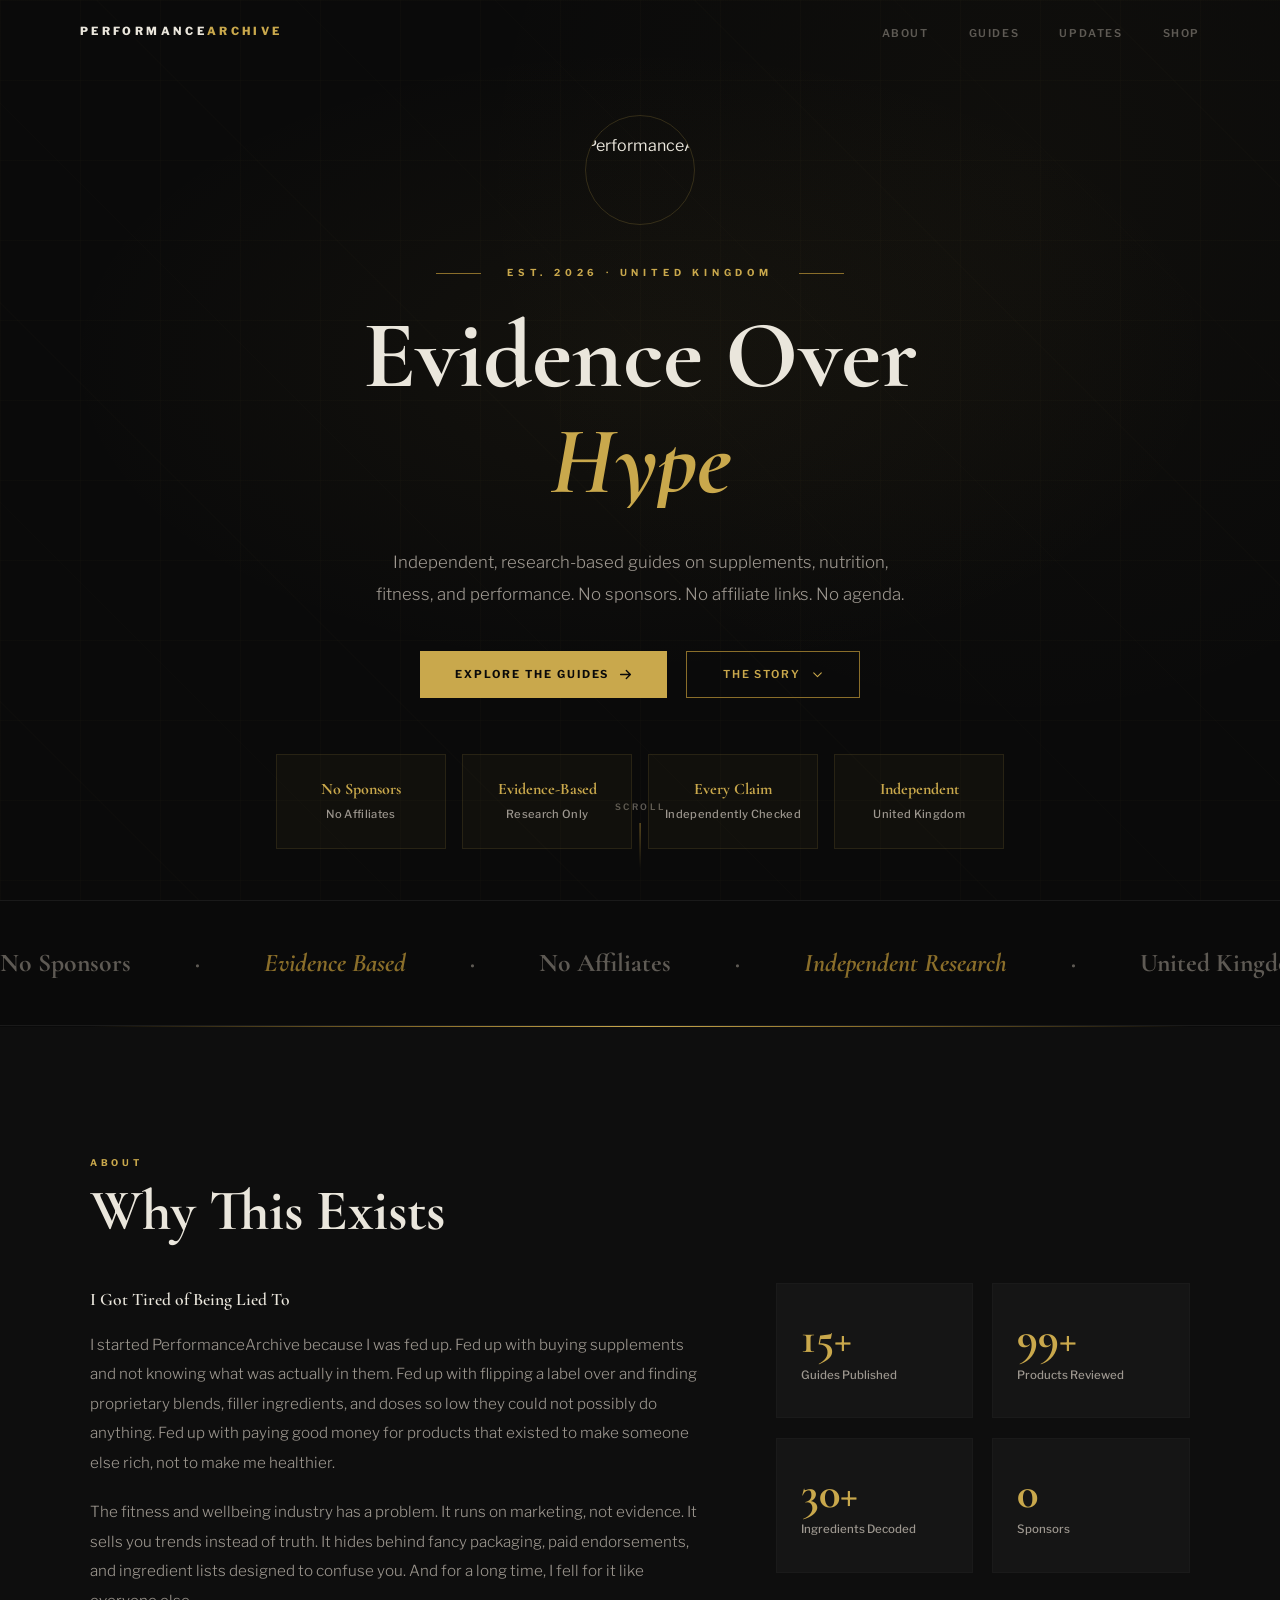
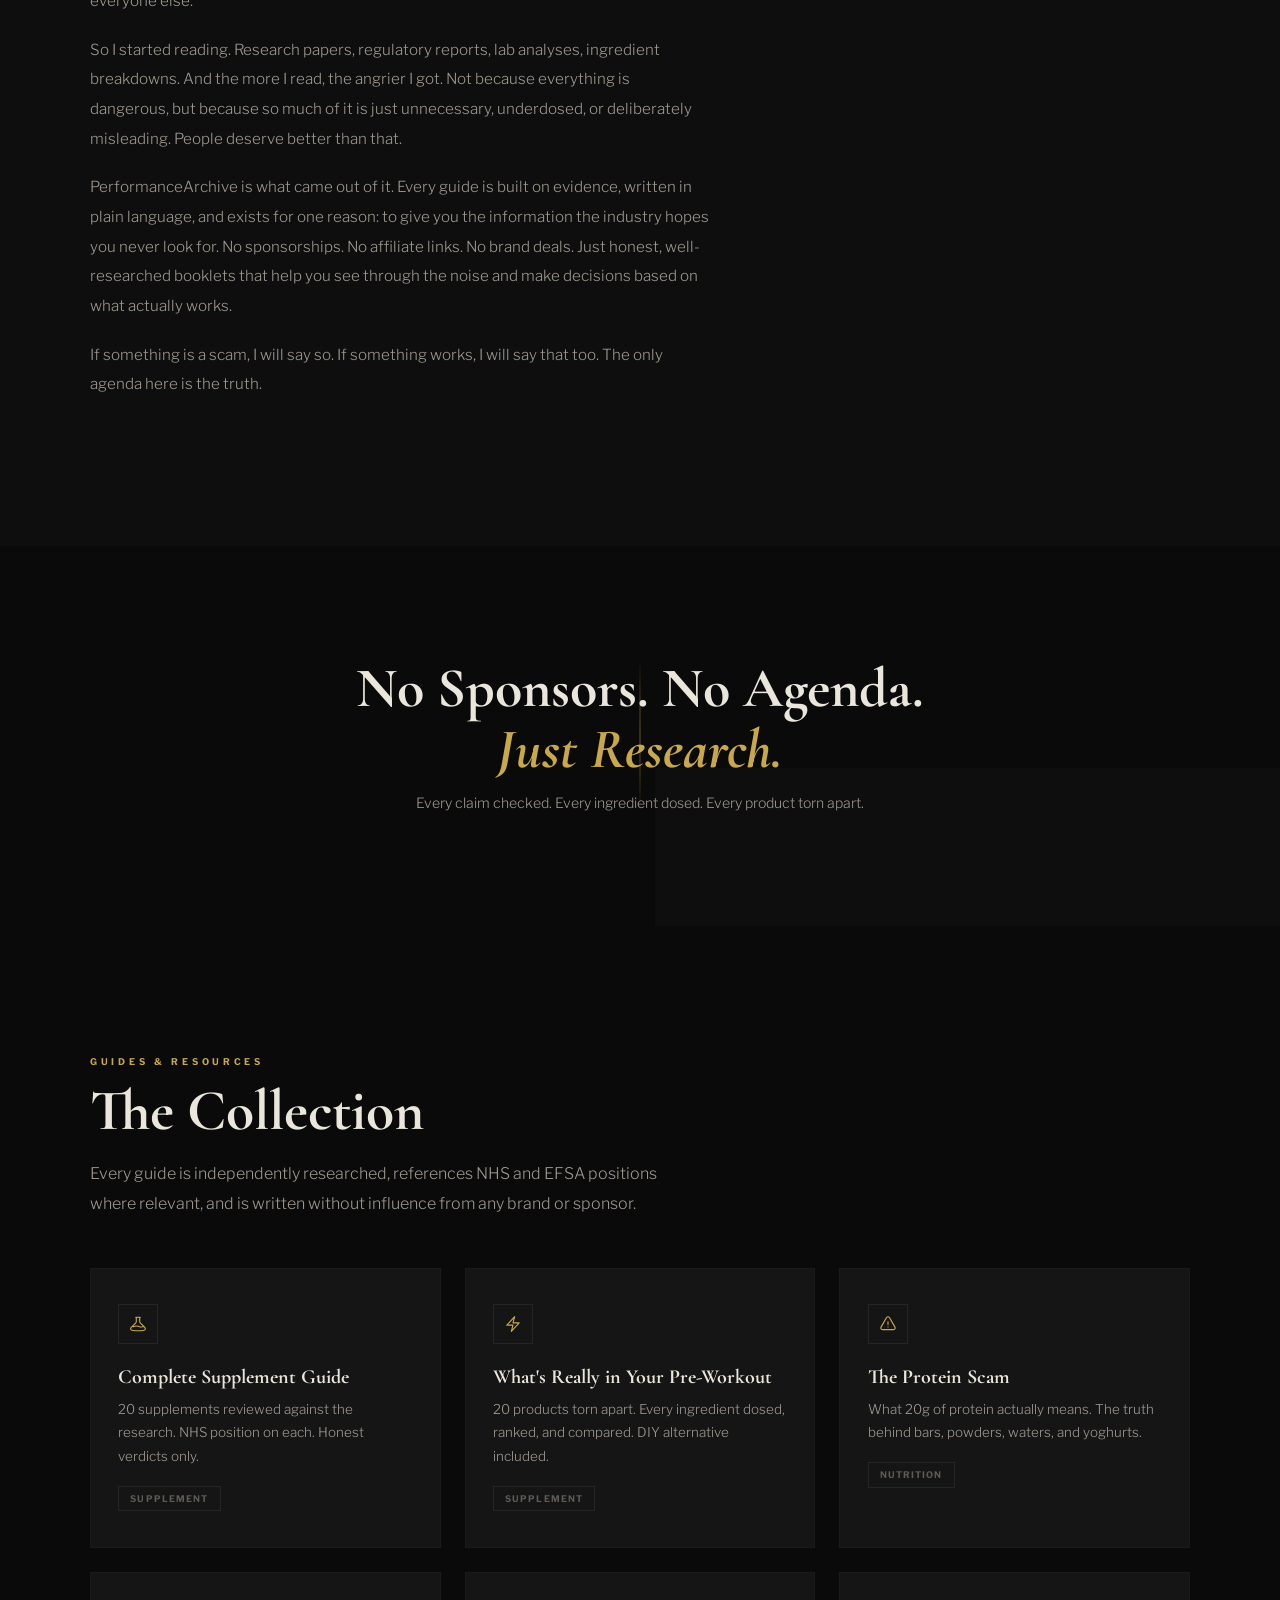
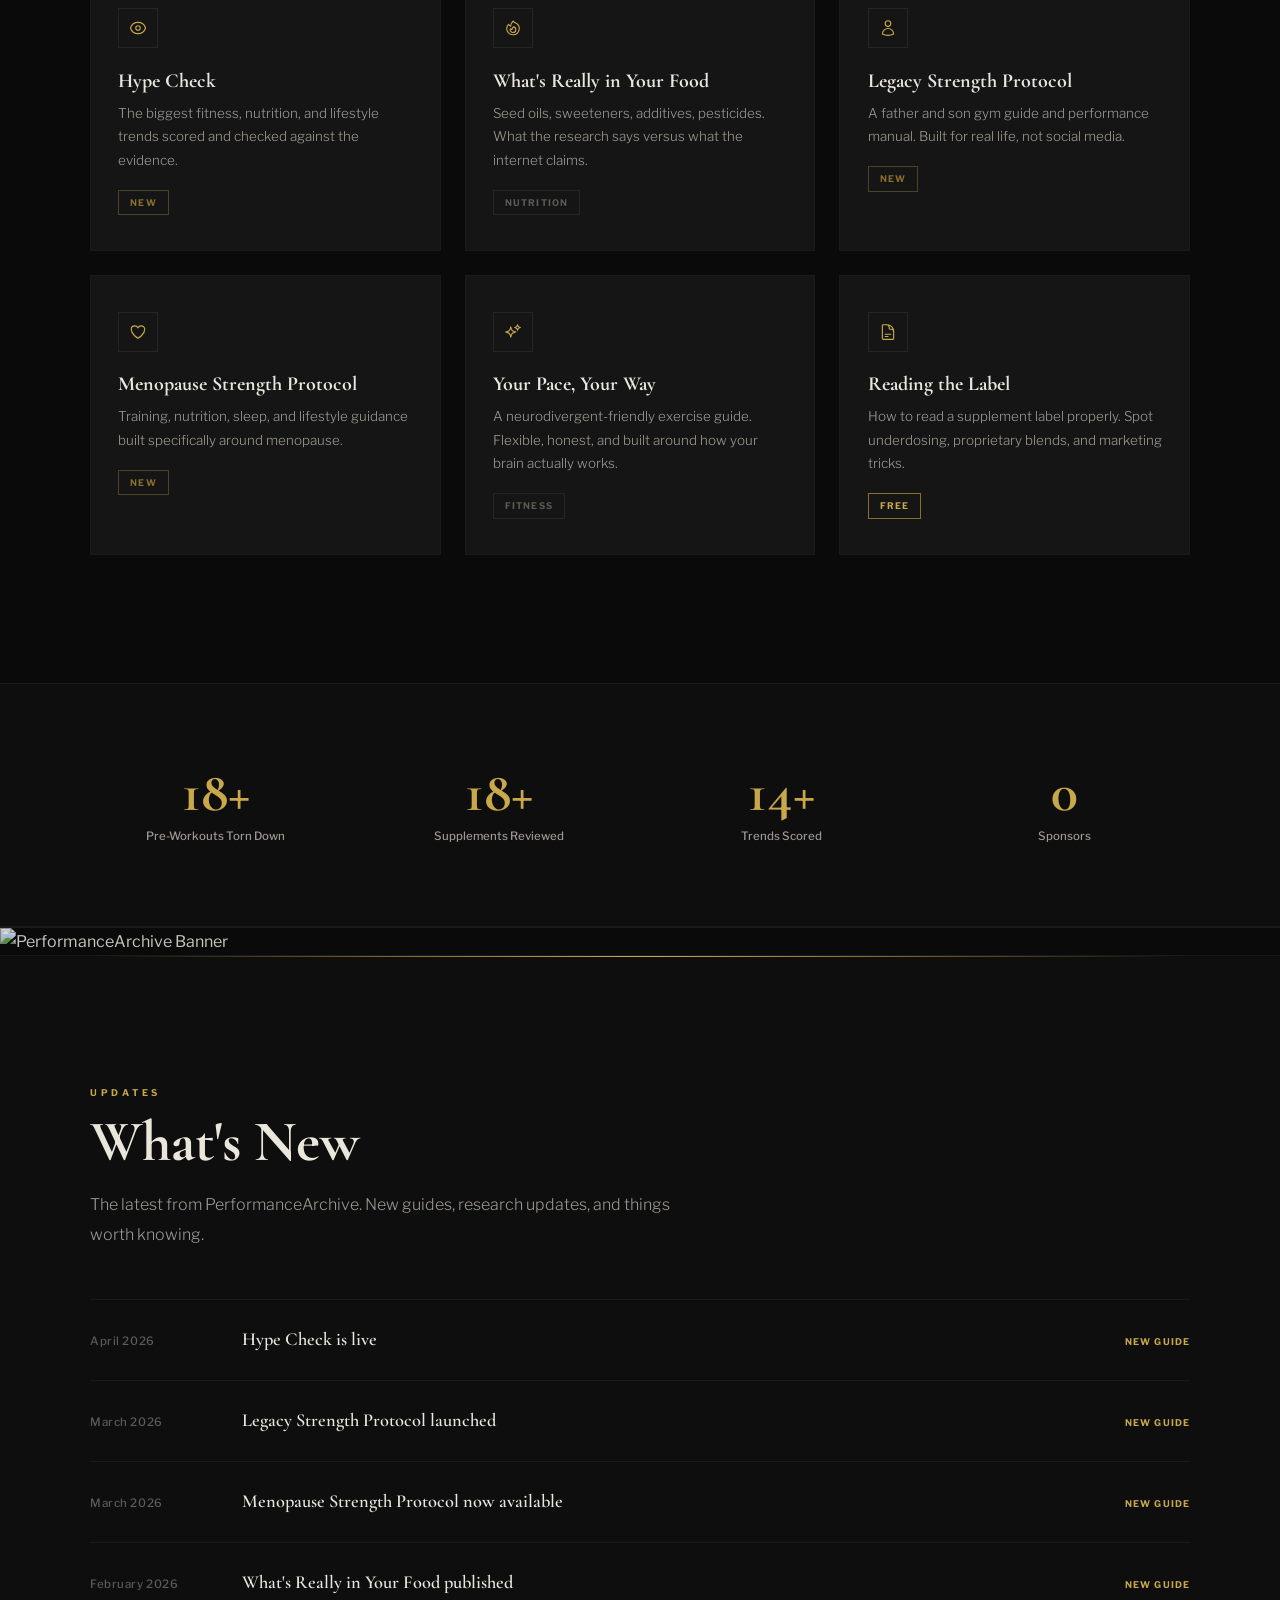
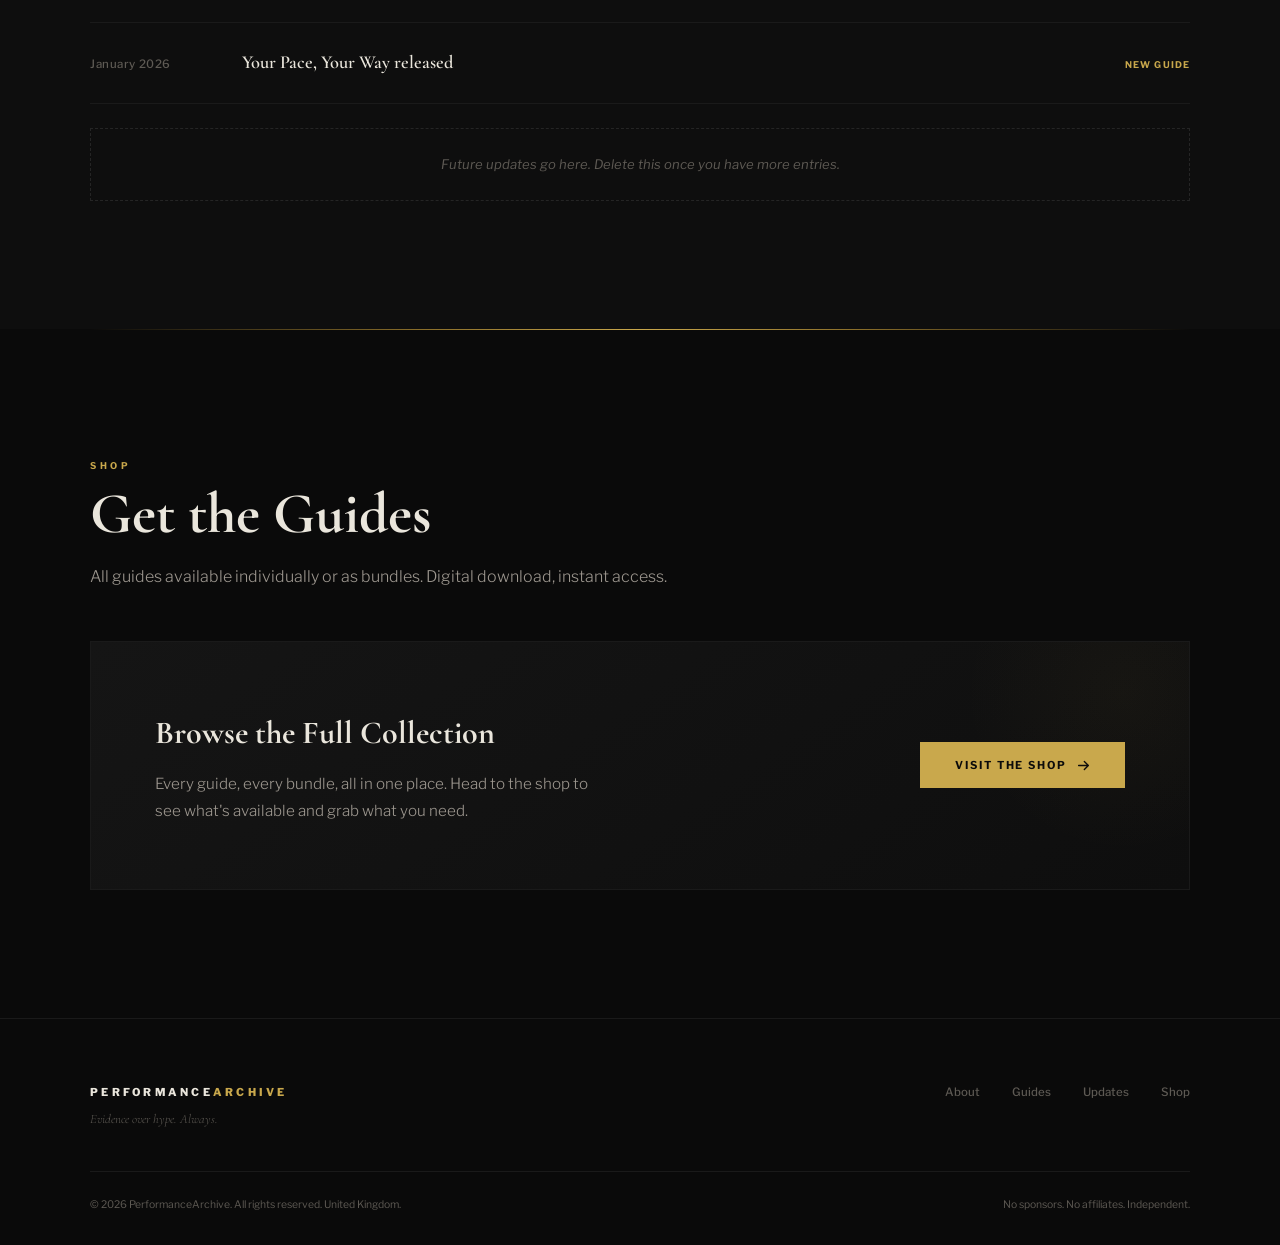
==== commit 4700666d: "Add files via upload" ====
--- a/index-1.html
+++ b/index-1.html
@@ -5,438 +5,321 @@
 <meta name="viewport" content="width=device-width, initial-scale=1.0">
 <title>PerformanceArchive — Evidence Over Hype</title>
 <meta name="description" content="Independent, evidence-based guides on supplements, nutrition, fitness, and performance. No sponsors. No agenda. United Kingdom.">
+<link rel="icon" type="image/png" href="logo.png">
 <link rel="preconnect" href="https://fonts.googleapis.com">
 <link rel="preconnect" href="https://fonts.gstatic.com" crossorigin>
 <link href="https://fonts.googleapis.com/css2?family=Cormorant+Garamond:ital,wght@0,400;0,600;0,700;1,400&family=Libre+Franklin:wght@300;400;500;600;700;800&display=swap" rel="stylesheet">
 <style>
-:root {
-  --bg:#0a0a0a;
-  --bg2:#0e0e0e;
-  --bg3:#141414;
-  --card:#161616;
-  --card-h:#1c1c1c;
-  --gold:#c9a84c;
-  --gold-l:#e0c56e;
-  --gold-d:#8a6e2a;
-  --text:#eae6dc;
-  --text2:#9e9890;
-  --text3:#5e5a54;
-  --bdr:#1e1e1e;
-  --bdr2:#2a2a2a;
-  --fd:'Cormorant Garamond',Georgia,serif;
-  --fb:'Libre Franklin',sans-serif;
-}
-*{margin:0;padding:0;box-sizing:border-box}
-html{scroll-behavior:smooth}
+:root{--bg:#0a0a0a;--bg2:#0e0e0e;--bg3:#111;--card:#151515;--card-h:#1a1a1a;--gold:#c9a84c;--gold-l:#e0c56e;--gold-d:#8a6e2a;--gold-v:#6b5520;--text:#eae6dc;--text2:#9e9890;--text3:#5e5a54;--bdr:#1a1a1a;--bdr2:#252525;--fd:'Cormorant Garamond',Georgia,serif;--fb:'Libre Franklin',sans-serif}
+*{margin:0;padding:0;box-sizing:border-box}html{scroll-behavior:smooth}
 body{background:var(--bg);color:var(--text);font-family:var(--fb);font-weight:400;line-height:1.7;-webkit-font-smoothing:antialiased;overflow-x:hidden}
 
-/* ===== NAV ===== */
-nav{position:fixed;top:0;width:100%;z-index:100;padding:1.2rem 0;transition:all .5s}
-nav.scrolled{background:rgba(10,10,10,.92);backdrop-filter:blur(30px);-webkit-backdrop-filter:blur(30px);border-bottom:1px solid rgba(201,168,76,.08)}
-.nav-in{max-width:1200px;margin:0 auto;padding:0 2.5rem;display:flex;align-items:center;justify-content:space-between}
-.nav-logo{font-family:var(--fb);font-weight:800;font-size:.7rem;letter-spacing:.3em;text-transform:uppercase;color:var(--text);text-decoration:none;transition:opacity .3s}
-.nav-logo span{color:var(--gold)}
-.nav-links{display:flex;gap:2.5rem;list-style:none}
-.nav-links a{color:var(--text3);text-decoration:none;font-size:.68rem;font-weight:600;letter-spacing:.15em;text-transform:uppercase;transition:color .4s}
-.nav-links a:hover{color:var(--gold)}
-.nav-mob{display:none;background:none;border:none;cursor:pointer;padding:.5rem}
-.nav-mob span{display:block;width:22px;height:1.5px;background:var(--gold);margin:5px 0;transition:all .3s}
-
-/* ===== HERO ===== */
-.hero{min-height:100vh;display:flex;align-items:center;justify-content:center;position:relative;overflow:hidden}
-.hero-bg{position:absolute;inset:0}
-.hero-bg-1{position:absolute;inset:0;background:radial-gradient(ellipse 70% 50% at 50% 45%,rgba(201,168,76,.06) 0%,transparent 70%)}
-.hero-bg-2{position:absolute;inset:0;background:radial-gradient(circle at 20% 80%,rgba(201,168,76,.03) 0%,transparent 40%)}
-.hero-grid{position:absolute;inset:0;background-image:linear-gradient(rgba(201,168,76,.025) 1px,transparent 1px),linear-gradient(90deg,rgba(201,168,76,.025) 1px,transparent 1px);background-size:80px 80px}
-/* Animated diagonal lines */
-.hero-diag{position:absolute;inset:-200px;opacity:.03;background:repeating-linear-gradient(45deg,transparent,transparent 120px,var(--gold) 120px,var(--gold) 121px)}
-
-.hero-content{position:relative;z-index:1;text-align:center;padding:2rem}
-.hero-logo{width:110px;height:110px;border-radius:50%;margin:0 auto 3rem;overflow:hidden;opacity:0;transform:scale(.6) rotate(-10deg);border:1.5px solid rgba(201,168,76,.25)}
-.hero-logo img{width:100%;height:100%;object-fit:cover}
-.hero-pre{font-size:.6rem;font-weight:700;letter-spacing:.5em;text-transform:uppercase;color:var(--gold);margin-bottom:2rem;opacity:0}
-.hero-pre .ln{display:inline-block;width:50px;height:1px;background:var(--gold-d);vertical-align:middle;margin:0 1.2rem}
-.hero h1{font-family:var(--fd);font-size:clamp(3.5rem,8vw,7rem);font-weight:700;line-height:.95;margin-bottom:1.5rem;opacity:0}
-.hero h1 .word{display:inline-block;overflow:hidden}
-.hero h1 .word span{display:inline-block;transform:translateY(110%);transition:transform 1s cubic-bezier(.16,1,.3,1)}
-.hero h1 .word span.up{transform:translateY(0)}
+/* NAV */
+nav{position:fixed;top:0;width:100%;z-index:100;padding:1.1rem 0;transition:all .5s}
+nav.scrolled{background:rgba(10,10,10,.93);backdrop-filter:blur(30px);-webkit-backdrop-filter:blur(30px);border-bottom:1px solid rgba(201,168,76,.06)}
+.ni{max-width:1200px;margin:0 auto;padding:0 2.5rem;display:flex;align-items:center;justify-content:space-between}
+.nl{font-family:var(--fb);font-weight:800;font-size:.7rem;letter-spacing:.3em;text-transform:uppercase;color:var(--text);text-decoration:none}.nl span{color:var(--gold)}
+.nk{display:flex;gap:2.5rem;list-style:none}.nk a{color:var(--text3);text-decoration:none;font-size:.67rem;font-weight:600;letter-spacing:.15em;text-transform:uppercase;transition:color .4s}.nk a:hover{color:var(--gold)}
+.nm{display:none;background:none;border:none;cursor:pointer;padding:.5rem}.nm span{display:block;width:22px;height:1.5px;background:var(--gold);margin:5px 0;transition:all .3s}
+
+/* HERO */
+.hero{min-height:100vh;display:flex;flex-direction:column;align-items:center;justify-content:center;position:relative;overflow:hidden;text-align:center;padding:7rem 2rem 3rem}
+.hero-bg{position:absolute;inset:0}.hero-bg>div{position:absolute;inset:0}
+.hb1{background:radial-gradient(ellipse 65% 50% at 50% 40%,rgba(201,168,76,.05) 0%,transparent 70%)}
+.hb2{background:radial-gradient(circle at 80% 20%,rgba(201,168,76,.03) 0%,transparent 45%)}
+.hb3{background-image:linear-gradient(rgba(201,168,76,.02) 1px,transparent 1px),linear-gradient(90deg,rgba(201,168,76,.02) 1px,transparent 1px);background-size:80px 80px}
+.hb4{background:repeating-linear-gradient(45deg,transparent,transparent 140px,rgba(201,168,76,.012) 140px,rgba(201,168,76,.012) 141px)}
+.hc{position:relative;z-index:1;max-width:850px}
+.h-logo{width:110px;height:110px;border-radius:50%;margin:0 auto 2.5rem;overflow:hidden;border:1.5px solid rgba(201,168,76,.2);opacity:0;transform:scale(.6) rotate(-8deg)}.h-logo img{width:100%;height:100%;object-fit:cover}
+.h-pre{font-size:.6rem;font-weight:700;letter-spacing:.5em;text-transform:uppercase;color:var(--gold);margin-bottom:1.8rem;opacity:0}.h-pre .ln{display:inline-block;width:45px;height:1px;background:var(--gold-d);vertical-align:middle;margin:0 1.2rem}
+.hero h1{font-family:var(--fd);font-size:clamp(3.2rem,7.5vw,6.5rem);font-weight:700;line-height:.95;margin-bottom:1.5rem;opacity:0}
+.hero h1 .w{display:inline-block;overflow:hidden}.hero h1 .w span{display:inline-block;transform:translateY(115%);transition:transform 1s cubic-bezier(.16,1,.3,1)}.hero h1 .w span.up{transform:translateY(0)}
 .hero h1 em{font-style:italic;color:var(--gold)}
-.hero-sub{font-size:1.05rem;font-weight:300;color:var(--text2);max-width:520px;margin:0 auto 3rem;line-height:1.9;opacity:0}
-.hero-ctas{display:flex;gap:1.2rem;justify-content:center;flex-wrap:wrap;opacity:0}
-
-.btn-g{display:inline-flex;align-items:center;gap:.6rem;padding:.85rem 2.2rem;background:var(--gold);color:var(--bg);text-decoration:none;font-size:.68rem;font-weight:700;letter-spacing:.18em;text-transform:uppercase;transition:all .4s;border:none;cursor:pointer}
-.btn-g:hover{background:var(--gold-l);transform:translateY(-2px);box-shadow:0 10px 40px rgba(201,168,76,.2)}
-.btn-o{display:inline-flex;align-items:center;gap:.6rem;padding:.85rem 2.2rem;background:transparent;color:var(--gold);text-decoration:none;font-size:.68rem;font-weight:600;letter-spacing:.18em;text-transform:uppercase;border:1px solid var(--gold-d);transition:all .4s}
-.btn-o:hover{border-color:var(--gold);background:rgba(201,168,76,.06);transform:translateY(-2px)}
-.btn-i{width:13px;height:13px;transition:transform .3s}
-.btn-g:hover .btn-i{transform:translateX(3px)}
-
-.scroll-cue{position:absolute;bottom:2rem;left:50%;transform:translateX(-50%);text-align:center;opacity:0;animation:fadeI 1s ease forwards 2s}
+.h-sub{font-size:1.05rem;font-weight:300;color:var(--text2);max-width:530px;margin:0 auto 2.5rem;line-height:1.9;opacity:0}
+.h-ctas{display:flex;gap:1.2rem;justify-content:center;flex-wrap:wrap;opacity:0}
+
+/* GOLDEN SQUARES */
+.golden-row{position:relative;z-index:1;max-width:900px;margin:3.5rem auto 0;display:grid;grid-template-columns:repeat(4,1fr);gap:1rem;opacity:0}
+.golden-sq{background:rgba(201,168,76,.04);border:1px solid rgba(201,168,76,.12);padding:1.5rem 1rem;text-align:center;transition:all .6s cubic-bezier(.16,1,.3,1);position:relative;overflow:hidden}
+.golden-sq::before{content:'';position:absolute;inset:0;background:linear-gradient(135deg,rgba(201,168,76,.06),transparent 60%);opacity:0;transition:opacity .5s}
+.golden-sq:hover{border-color:rgba(201,168,76,.3);transform:translateY(-3px);box-shadow:0 15px 50px rgba(201,168,76,.08)}.golden-sq:hover::before{opacity:1}
+.golden-sq h4{font-family:var(--fd);font-size:1rem;font-weight:700;color:var(--gold);line-height:1.3;position:relative}
+.golden-sq p{font-size:.7rem;font-weight:500;color:var(--text2);margin-top:.3rem;letter-spacing:.03em;position:relative}
+
+.scroll-cue{position:absolute;bottom:2rem;left:50%;transform:translateX(-50%);text-align:center;opacity:0}
 .scroll-cue span{display:block;font-size:.55rem;font-weight:600;letter-spacing:.3em;text-transform:uppercase;color:var(--text3);margin-bottom:.5rem}
-.scroll-cue .bar{width:1px;height:50px;margin:0 auto;background:linear-gradient(var(--gold-d),transparent);animation:pulse 2.5s ease infinite}
-@keyframes pulse{0%,100%{opacity:.2;transform:scaleY(1)}50%{opacity:1;transform:scaleY(1.1)}}
-@keyframes fadeI{to{opacity:1}}
-
-/* ===== REVEALS ===== */
-.r{opacity:0;transition:all 1s cubic-bezier(.16,1,.3,1)}
-.r.rup{transform:translateY(60px)}
-.r.rleft{transform:translateX(-80px)}
-.r.rright{transform:translateX(80px)}
-.r.rscale{transform:scale(.85)}
-.r.rflip{transform:perspective(800px) rotateY(15deg);transform-origin:left center}
-.r.rrot{transform:rotate(3deg) translateY(40px)}
-.r.vis{opacity:1;transform:none}
+.scroll-cue .bar{width:1px;height:45px;margin:0 auto;background:linear-gradient(var(--gold-d),transparent);animation:pulse 2.5s ease infinite}
+@keyframes pulse{0%,100%{opacity:.2}50%{opacity:1}}
+
+/* BUTTONS */
+.bg{display:inline-flex;align-items:center;gap:.6rem;padding:.85rem 2.2rem;background:var(--gold);color:var(--bg);text-decoration:none;font-size:.68rem;font-weight:700;letter-spacing:.18em;text-transform:uppercase;transition:all .4s;border:none;cursor:pointer}
+.bg:hover{background:var(--gold-l);transform:translateY(-2px);box-shadow:0 10px 40px rgba(201,168,76,.2)}
+.bo{display:inline-flex;align-items:center;gap:.6rem;padding:.85rem 2.2rem;background:transparent;color:var(--gold);text-decoration:none;font-size:.68rem;font-weight:600;letter-spacing:.18em;text-transform:uppercase;border:1px solid var(--gold-d);transition:all .4s}
+.bo:hover{border-color:var(--gold);background:rgba(201,168,76,.06);transform:translateY(-2px)}
+.bi{width:13px;height:13px;transition:transform .3s}.bg:hover .bi{transform:translateX(3px)}
+
+/* REVEALS */
+.r{opacity:0;transition:all 1s cubic-bezier(.16,1,.3,1)}.r.rup{transform:translateY(60px)}.r.rl{transform:translateX(-80px)}.r.rr{transform:translateX(80px)}.r.rs{transform:scale(.85)}.r.rf{transform:perspective(800px) rotateY(12deg);transform-origin:left}.r.vis{opacity:1;transform:none}
 .d1{transition-delay:.06s}.d2{transition-delay:.13s}.d3{transition-delay:.2s}.d4{transition-delay:.27s}.d5{transition-delay:.34s}.d6{transition-delay:.41s}.d7{transition-delay:.48s}.d8{transition-delay:.55s}.d9{transition-delay:.62s}
 
-/* ===== SECTIONS ===== */
-section{padding:8rem 2.5rem;position:relative}
-.sec-in{max-width:1100px;margin:0 auto}
-.sec-lab{font-size:.58rem;font-weight:700;letter-spacing:.4em;text-transform:uppercase;color:var(--gold);margin-bottom:.6rem}
-.sec-h{font-family:var(--fd);font-size:clamp(2.4rem,5vw,3.6rem);font-weight:700;line-height:1.1;margin-bottom:1rem;color:var(--text)}
-.sec-p{font-size:1rem;font-weight:300;color:var(--text2);max-width:580px;line-height:1.9}
-
-/* ===== GROW DIVIDER ===== */
-.grow-line{height:1px;max-width:0;margin:0 auto;background:linear-gradient(to right,transparent,var(--gold-d) 30%,var(--gold) 50%,var(--gold-d) 70%,transparent);transition:max-width 1.5s cubic-bezier(.16,1,.3,1)}
-.grow-line.vis{max-width:1100px}
-
-/* ===== MARQUEE ===== */
-.marquee-wrap{overflow:hidden;padding:3rem 0;border-top:1px solid var(--bdr);border-bottom:1px solid var(--bdr);background:var(--bg)}
-.marquee-track{display:flex;gap:4rem;animation:marquee 30s linear infinite;width:max-content}
-.marquee-track span{font-family:var(--fd);font-size:1.8rem;font-weight:700;color:var(--text3);white-space:nowrap;letter-spacing:.02em}
-.marquee-track span em{color:var(--gold-d);font-style:italic}
-@keyframes marquee{0%{transform:translateX(0)}100%{transform:translateX(-50%)}}
-
-/* ===== ABOUT ===== */
+/* SECTIONS */
+section{padding:8rem 2.5rem;position:relative}.si{max-width:1100px;margin:0 auto}
+.sl{font-size:.58rem;font-weight:700;letter-spacing:.4em;text-transform:uppercase;color:var(--gold);margin-bottom:.6rem}
+.sh{font-family:var(--fd);font-size:clamp(2.4rem,5vw,3.6rem);font-weight:700;line-height:1.1;margin-bottom:1rem}
+.sp{font-size:1rem;font-weight:300;color:var(--text2);max-width:580px;line-height:1.9}
+
+/* GROW LINE */
+.gl{height:1px;max-width:0;margin:0 auto;background:linear-gradient(to right,transparent,var(--gold-d) 30%,var(--gold) 50%,var(--gold-d) 70%,transparent);transition:max-width 1.5s cubic-bezier(.16,1,.3,1)}.gl.vis{max-width:1100px}
+
+/* MARQUEE */
+.mw{overflow:hidden;padding:2.5rem 0;border-top:1px solid var(--bdr);border-bottom:1px solid var(--bdr);background:var(--bg)}
+.mt{display:flex;gap:4rem;animation:mq 35s linear infinite;width:max-content}
+.mt span{font-family:var(--fd);font-size:1.6rem;font-weight:700;color:var(--text3);white-space:nowrap}.mt span em{color:var(--gold-d);font-style:italic}
+@keyframes mq{0%{transform:translateX(0)}100%{transform:translateX(-50%)}}
+
+/* ABOUT */
 #about{background:var(--bg2)}
-.about-grid{display:grid;grid-template-columns:1fr 1fr;gap:4rem;margin-top:3rem;align-items:start}
-.ph-box{padding:2rem;border:1px dashed var(--bdr2);color:var(--text3);font-size:.88rem;font-style:italic;line-height:1.85}
-.ph-box strong{color:var(--text2);font-style:normal}
-.stats-grid{display:grid;grid-template-columns:1fr 1fr;gap:1.2rem}
-.stat{background:var(--card);border:1px solid var(--bdr);padding:2rem 1.5rem;position:relative;overflow:hidden;transition:all .5s}
-.stat::after{content:'';position:absolute;bottom:0;left:0;right:0;height:2px;background:linear-gradient(90deg,var(--gold-d),var(--gold),var(--gold-d));transform:scaleX(0);transform-origin:center;transition:transform .6s}
-.stat:hover{background:var(--card-h);border-color:var(--bdr2)}.stat:hover::after{transform:scaleX(1)}
-.stat-n{font-family:var(--fd);font-size:2.8rem;font-weight:700;color:var(--gold);line-height:1}
-.stat-l{font-size:.72rem;font-weight:500;color:var(--text2);margin-top:.3rem}
-
-/* ===== SPLIT BANNER ===== */
-.split-banner{min-height:450px;position:relative;overflow:hidden;display:flex;align-items:center;justify-content:center}
-.split-bg{position:absolute;inset:-100px;z-index:0}
-.split-bg-l{position:absolute;top:0;left:0;width:50%;height:100%;background:var(--bg);transition:transform .8s cubic-bezier(.16,1,.3,1)}
-.split-bg-r{position:absolute;top:0;right:0;width:50%;height:100%;background:var(--bg2);transition:transform .8s cubic-bezier(.16,1,.3,1)}
-.split-banner.vis .split-bg-l{transform:translateX(-3%)}
-.split-banner.vis .split-bg-r{transform:translateX(3%)}
-.split-gold{position:absolute;top:50%;left:50%;transform:translate(-50%,-50%);width:1px;height:0;background:var(--gold);transition:height 1.2s cubic-bezier(.16,1,.3,1) .3s;z-index:1}
-.split-banner.vis .split-gold{height:60%}
-.split-content{position:relative;z-index:2;text-align:center;max-width:700px;padding:2rem}
-.split-content h2{font-family:var(--fd);font-size:clamp(2rem,5vw,3.5rem);font-weight:700;line-height:1.1;margin-bottom:.75rem}
-.split-content h2 em{color:var(--gold);font-style:italic}
-.split-content p{font-size:.9rem;color:var(--text2);font-weight:300;letter-spacing:.03em}
-
-/* ===== GUIDES ===== */
+.ab-grid{display:grid;grid-template-columns:1.2fr .8fr;gap:4rem;margin-top:2.5rem;align-items:start}
+.ab-text{font-size:.95rem;color:var(--text2);font-weight:300;line-height:1.95}
+.ab-text strong{color:var(--text);font-weight:600;font-size:1.1rem;display:block;margin-bottom:.75rem;font-family:var(--fd)}
+.ab-text p{margin-bottom:1.2rem}
+.st-grid{display:grid;grid-template-columns:1fr 1fr;gap:1.2rem}
+.st{background:var(--card);border:1px solid var(--bdr);padding:2rem 1.5rem;position:relative;overflow:hidden;transition:all .5s}
+.st::after{content:'';position:absolute;bottom:0;left:0;right:0;height:2px;background:linear-gradient(90deg,var(--gold-d),var(--gold),var(--gold-d));transform:scaleX(0);transform-origin:center;transition:transform .6s}
+.st:hover{background:var(--card-h);border-color:var(--bdr2)}.st:hover::after{transform:scaleX(1)}
+.st-n{font-family:var(--fd);font-size:2.8rem;font-weight:700;color:var(--gold);line-height:1}
+.st-l{font-size:.72rem;font-weight:500;color:var(--text2);margin-top:.3rem}
+
+/* SPLIT BANNER */
+.sb{min-height:380px;position:relative;overflow:hidden;display:flex;align-items:center;justify-content:center}
+.sb-bg{position:absolute;inset:-100px;z-index:0}
+.sb-l{position:absolute;top:0;left:0;width:50%;height:100%;background:var(--bg);transition:transform .9s cubic-bezier(.16,1,.3,1)}
+.sb-r{position:absolute;top:0;right:0;width:50%;height:100%;background:var(--bg2);transition:transform .9s cubic-bezier(.16,1,.3,1)}
+.sb.vis .sb-l{transform:translateX(-2%)}.sb.vis .sb-r{transform:translateX(2%)}
+.sb-gold{position:absolute;top:50%;left:50%;transform:translate(-50%,-50%);width:1px;height:0;background:linear-gradient(to bottom,transparent,var(--gold-d),var(--gold),var(--gold-d),transparent);transition:height 1.3s cubic-bezier(.16,1,.3,1) .3s;z-index:1;opacity:.5}.sb.vis .sb-gold{height:40%}
+.sb-c{position:relative;z-index:2;text-align:center;max-width:700px;padding:2rem}
+.sb-c h2{font-family:var(--fd);font-size:clamp(2rem,5vw,3.5rem);font-weight:700;line-height:1.1;margin-bottom:.6rem}.sb-c h2 em{color:var(--gold);font-style:italic}
+.sb-c p{font-size:.88rem;color:var(--text2);font-weight:300}
+
+/* GUIDES */
 #guides{background:var(--bg)}
-.g-grid{display:grid;grid-template-columns:repeat(3,1fr);gap:1.5rem;margin-top:3rem}
-.g-card{background:var(--card);border:1px solid var(--bdr);padding:2.2rem 1.75rem;text-decoration:none;display:block;position:relative;overflow:hidden;transition:all .6s cubic-bezier(.16,1,.3,1)}
-.g-card::before{content:'';position:absolute;top:0;left:0;right:0;height:2px;background:linear-gradient(90deg,var(--gold),var(--gold-l),var(--gold));transform:scaleX(0);transform-origin:left;transition:transform .6s}
-.g-card::after{content:'';position:absolute;inset:0;background:radial-gradient(ellipse at 20% 0%,rgba(201,168,76,.04),transparent 70%);opacity:0;transition:opacity .5s}
-.g-card:hover{transform:translateY(-6px);border-color:var(--bdr2);box-shadow:0 25px 70px rgba(0,0,0,.4)}.g-card:hover::before{transform:scaleX(1)}.g-card:hover::after{opacity:1}
-.g-ico{width:40px;height:40px;border:1px solid var(--bdr2);display:flex;align-items:center;justify-content:center;margin-bottom:1.4rem;transition:all .4s}
-.g-card:hover .g-ico{border-color:var(--gold-d);background:rgba(201,168,76,.06);transform:rotate(-5deg) scale(1.05)}
-.g-ico svg{width:18px;height:18px;color:var(--gold)}
-.g-card h3{font-family:var(--fd);font-size:1.3rem;font-weight:700;color:var(--text);margin-bottom:.6rem;line-height:1.25;position:relative}
-.g-card p{font-size:.85rem;color:var(--text2);font-weight:300;line-height:1.75;position:relative}
-.g-badge{display:inline-block;font-size:.58rem;font-weight:700;letter-spacing:.12em;text-transform:uppercase;padding:.25rem .7rem;margin-top:1.2rem;border:1px solid var(--bdr2);color:var(--text3);position:relative;transition:all .3s}
-.g-badge.free{border-color:var(--gold-d);color:var(--gold)}
-.g-badge.new{border-color:rgba(201,168,76,.3);color:var(--gold-d)}
-.g-card:hover .g-badge{border-color:var(--gold-d);color:var(--gold)}
-
-/* ===== COUNTER SECTION ===== */
-.counter-strip{padding:5rem 2.5rem;background:var(--bg2);border-top:1px solid var(--bdr);border-bottom:1px solid var(--bdr)}
-.counter-row{max-width:1100px;margin:0 auto;display:grid;grid-template-columns:repeat(4,1fr);gap:2rem;text-align:center}
-.counter-item .counter-num{font-family:var(--fd);font-size:3.5rem;font-weight:700;color:var(--gold);line-height:1}
-.counter-item .counter-lab{font-size:.72rem;font-weight:500;color:var(--text2);margin-top:.4rem;letter-spacing:.05em}
-
-/* ===== UPDATES ===== */
+.gg{display:grid;grid-template-columns:repeat(3,1fr);gap:1.5rem;margin-top:3rem}
+.gc{background:var(--card);border:1px solid var(--bdr);padding:2.2rem 1.7rem;text-decoration:none;display:block;position:relative;overflow:hidden;transition:all .6s cubic-bezier(.16,1,.3,1)}
+.gc::before{content:'';position:absolute;top:0;left:0;right:0;height:2px;background:linear-gradient(90deg,var(--gold),var(--gold-l),var(--gold));transform:scaleX(0);transform-origin:left;transition:transform .6s}
+.gc::after{content:'';position:absolute;inset:0;background:radial-gradient(ellipse at 20% 0%,rgba(201,168,76,.04),transparent 70%);opacity:0;transition:opacity .5s}
+.gc:hover{transform:translateY(-6px);border-color:var(--bdr2);box-shadow:0 25px 70px rgba(0,0,0,.4)}.gc:hover::before{transform:scaleX(1)}.gc:hover::after{opacity:1}
+.gi{width:40px;height:40px;border:1px solid var(--bdr2);display:flex;align-items:center;justify-content:center;margin-bottom:1.3rem;transition:all .4s}
+.gc:hover .gi{border-color:var(--gold-d);background:rgba(201,168,76,.06);transform:rotate(-5deg) scale(1.05)}
+.gi svg{width:18px;height:18px;color:var(--gold)}
+.gc h3{font-family:var(--fd);font-size:1.25rem;font-weight:700;color:var(--text);margin-bottom:.5rem;line-height:1.25;position:relative}
+.gc p{font-size:.84rem;color:var(--text2);font-weight:300;line-height:1.75;position:relative}
+.gb{display:inline-block;font-size:.57rem;font-weight:700;letter-spacing:.12em;text-transform:uppercase;padding:.25rem .7rem;margin-top:1.1rem;border:1px solid var(--bdr2);color:var(--text3);position:relative;transition:all .3s}
+.gb.free{border-color:var(--gold-d);color:var(--gold)}.gb.new{border-color:rgba(201,168,76,.3);color:var(--gold-d)}
+.gc:hover .gb{border-color:var(--gold-d);color:var(--gold)}
+
+/* COUNTER */
+.cs{padding:5rem 2.5rem;background:var(--bg2);border-top:1px solid var(--bdr);border-bottom:1px solid var(--bdr)}
+.cr{max-width:1100px;margin:0 auto;display:grid;grid-template-columns:repeat(4,1fr);gap:2rem;text-align:center}
+.ci .cn{font-family:var(--fd);font-size:3.5rem;font-weight:700;color:var(--gold);line-height:1}
+.ci .cl{font-size:.72rem;font-weight:500;color:var(--text2);margin-top:.4rem}
+
+/* UPDATES */
 #updates{background:var(--bg2)}
-.up-list{margin-top:3rem}
-.up-item{display:grid;grid-template-columns:120px 1fr auto;gap:2rem;align-items:baseline;padding:1.8rem 0;border-bottom:1px solid var(--bdr);position:relative;transition:all .4s;cursor:default}
-.up-item:first-child{border-top:1px solid var(--bdr)}
-.up-item::before{content:'';position:absolute;left:0;top:50%;width:0;height:1px;background:var(--gold);transition:width .5s}
-.up-item:hover{padding-left:2rem}.up-item:hover::before{width:8px}
-.up-d{font-size:.72rem;font-weight:500;color:var(--text3);letter-spacing:.05em;white-space:nowrap}
-.up-t{font-family:var(--fd);font-size:1.15rem;font-weight:600;color:var(--text);line-height:1.35}
-.up-tag{font-size:.58rem;font-weight:700;letter-spacing:.12em;text-transform:uppercase;color:var(--gold);white-space:nowrap}
-.up-ph{padding:1.5rem;border:1px dashed var(--bdr2);color:var(--text3);font-size:.82rem;font-style:italic;text-align:center;margin-top:1.5rem}
-
-/* ===== SHOP ===== */
+.ul{margin-top:3rem}
+.ui{display:grid;grid-template-columns:120px 1fr auto;gap:2rem;align-items:baseline;padding:1.75rem 0;border-bottom:1px solid var(--bdr);position:relative;transition:all .4s;cursor:default}
+.ui:first-child{border-top:1px solid var(--bdr)}
+.ui::before{content:'';position:absolute;left:0;top:50%;width:0;height:1px;background:var(--gold);transition:width .5s}
+.ui:hover{padding-left:2rem}.ui:hover::before{width:8px}
+.ud{font-size:.72rem;font-weight:500;color:var(--text3);letter-spacing:.05em;white-space:nowrap}
+.ut{font-family:var(--fd);font-size:1.15rem;font-weight:600;color:var(--text);line-height:1.3}
+.utg{font-size:.58rem;font-weight:700;letter-spacing:.12em;text-transform:uppercase;color:var(--gold);white-space:nowrap}
+.uph{padding:1.5rem;border:1px dashed var(--bdr2);color:var(--text3);font-size:.82rem;font-style:italic;text-align:center;margin-top:1.5rem}
+
+/* SHOP */
 #shop{background:var(--bg)}
-.shop-card{background:linear-gradient(145deg,var(--card) 0%,var(--bg2) 100%);border:1px solid var(--bdr);padding:4rem;display:flex;align-items:center;justify-content:space-between;gap:3rem;margin-top:3rem;position:relative;overflow:hidden;transition:all .5s}
-.shop-card::before{content:'';position:absolute;top:-50%;right:-10%;width:350px;height:350px;background:radial-gradient(circle,rgba(201,168,76,.04),transparent 65%);pointer-events:none}
-.shop-card:hover{border-color:var(--bdr2);transform:translateY(-2px)}
-.shop-card h3{font-family:var(--fd);font-size:2rem;font-weight:700;color:var(--text);margin-bottom:.6rem}
-.shop-card p{font-size:.95rem;font-weight:300;color:var(--text2);max-width:460px;line-height:1.8}
-
-/* ===== FOOTER ===== */
+.sc{background:linear-gradient(145deg,var(--card) 0%,var(--bg2) 100%);border:1px solid var(--bdr);padding:4rem;display:flex;align-items:center;justify-content:space-between;gap:3rem;margin-top:3rem;position:relative;overflow:hidden;transition:all .5s}
+.sc::before{content:'';position:absolute;top:-50%;right:-10%;width:350px;height:350px;background:radial-gradient(circle,rgba(201,168,76,.04),transparent 65%);pointer-events:none}
+.sc:hover{border-color:var(--bdr2);transform:translateY(-2px)}
+.sc h3{font-family:var(--fd);font-size:2rem;font-weight:700;color:var(--text);margin-bottom:.6rem}
+.sc p{font-size:.95rem;font-weight:300;color:var(--text2);max-width:460px;line-height:1.8}
+
+/* BANNER IMAGE */
+.banner-strip{width:100%;overflow:hidden;border-top:1px solid var(--bdr);border-bottom:1px solid var(--bdr)}
+.banner-strip img{width:100%;display:block;opacity:.85;transition:opacity .5s}
+.banner-strip:hover img{opacity:1}
+
+/* FOOTER */
 footer{padding:4rem 2.5rem 2rem;border-top:1px solid var(--bdr);background:var(--bg)}
-.ft-in{max-width:1100px;margin:0 auto;display:flex;justify-content:space-between;align-items:flex-start;gap:2rem}
-.ft-brand{font-family:var(--fb);font-weight:800;font-size:.68rem;letter-spacing:.3em;text-transform:uppercase;color:var(--text);margin-bottom:.5rem}
-.ft-brand span{color:var(--gold)}
-.ft-tag{font-size:.8rem;color:var(--text3);font-weight:300;font-family:var(--fd);font-style:italic}
-.ft-links{display:flex;gap:2rem}
-.ft-links a{font-size:.72rem;color:var(--text3);text-decoration:none;transition:color .3s;font-weight:500}
-.ft-links a:hover{color:var(--gold)}
-.ft-bot{max-width:1100px;margin:2.5rem auto 0;padding-top:1.5rem;border-top:1px solid var(--bdr);display:flex;justify-content:space-between;font-size:.65rem;color:var(--text3)}
-
-/* ===== RESPONSIVE ===== */
-@media(max-width:900px){
-  .about-grid{grid-template-columns:1fr;gap:2.5rem}
-  .g-grid{grid-template-columns:1fr 1fr}
-  .shop-card{flex-direction:column;padding:3rem 2rem;text-align:center}
-  .shop-card p{margin:0 auto}
-  .up-item{grid-template-columns:1fr;gap:.2rem}
-  .counter-row{grid-template-columns:1fr 1fr;gap:1.5rem}
-  .split-banner{min-height:350px}
-}
-@media(max-width:650px){
-  .nav-links{display:none;position:absolute;top:100%;left:0;right:0;background:rgba(10,10,10,.97);flex-direction:column;padding:1.5rem 2.5rem;gap:1.2rem;border-bottom:1px solid var(--bdr)}
-  .nav-links.open{display:flex}
-  .nav-mob{display:block}
-  .g-grid{grid-template-columns:1fr}
-  .hero{padding:0 1.5rem}
-  section{padding:5rem 1.5rem}
-  .ft-in{flex-direction:column}
-  .ft-bot{flex-direction:column;gap:.3rem}
-  .shop-card{padding:2.5rem 1.5rem}
-  .counter-row{grid-template-columns:1fr 1fr}
-  .counter-item .counter-num{font-size:2.5rem}
-  .hero-ctas{flex-direction:column;align-items:center}
-  .marquee-track span{font-size:1.3rem}
-}
+.fi{max-width:1100px;margin:0 auto;display:flex;justify-content:space-between;align-items:flex-start;gap:2rem}
+.fb2{font-family:var(--fb);font-weight:800;font-size:.68rem;letter-spacing:.3em;text-transform:uppercase;color:var(--text);margin-bottom:.5rem}.fb2 span{color:var(--gold)}
+.ftg{font-size:.8rem;color:var(--text3);font-weight:300;font-family:var(--fd);font-style:italic}
+.fl{display:flex;gap:2rem}.fl a{font-size:.72rem;color:var(--text3);text-decoration:none;transition:color .3s;font-weight:500}.fl a:hover{color:var(--gold)}
+.fbot{max-width:1100px;margin:2.5rem auto 0;padding-top:1.5rem;border-top:1px solid var(--bdr);display:flex;justify-content:space-between;font-size:.65rem;color:var(--text3)}
+
+/* RESPONSIVE */
+@media(max-width:900px){.ab-grid{grid-template-columns:1fr;gap:2.5rem}.gg{grid-template-columns:1fr 1fr}.sc{flex-direction:column;padding:3rem 2rem;text-align:center}.sc p{margin:0 auto}.ui{grid-template-columns:1fr;gap:.2rem}.cr{grid-template-columns:1fr 1fr;gap:1.5rem}.sb{min-height:280px}.sb-gold{display:none}.sb.vis .sb-l{transform:none}.sb.vis .sb-r{transform:none}.golden-row{grid-template-columns:1fr 1fr;gap:.8rem}}
+@media(max-width:650px){.nk{display:none;position:absolute;top:100%;left:0;right:0;background:rgba(10,10,10,.97);flex-direction:column;padding:1.5rem 2.5rem;gap:1.2rem;border-bottom:1px solid var(--bdr)}.nk.open{display:flex}.nm{display:block}.gg{grid-template-columns:1fr}.hero{padding:6rem 1.5rem 2rem}section{padding:5rem 1.5rem}.fi{flex-direction:column}.fbot{flex-direction:column;gap:.3rem}.sc{padding:2.5rem 1.5rem}.cr{grid-template-columns:1fr 1fr}.ci .cn{font-size:2.5rem}.h-ctas{flex-direction:column;align-items:center}.mt span{font-size:1.2rem}.golden-row{grid-template-columns:1fr 1fr;gap:.6rem}.golden-sq{padding:1.2rem .8rem}.golden-sq h4{font-size:.88rem}.sb{min-height:240px}}
 </style>
 </head>
 <body>
 
-<nav id="mainNav"><div class="nav-in"><a href="#" class="nav-logo">Performance<span>Archive</span></a><button class="nav-mob" aria-label="Menu" onclick="document.querySelector('.nav-links').classList.toggle('open')"><span></span><span></span><span></span></button><ul class="nav-links"><li><a href="#about" onclick="this.closest('.nav-links').classList.remove('open')">About</a></li><li><a href="#guides" onclick="this.closest('.nav-links').classList.remove('open')">Guides</a></li><li><a href="#updates" onclick="this.closest('.nav-links').classList.remove('open')">Updates</a></li><li><a href="#shop" onclick="this.closest('.nav-links').classList.remove('open')">Shop</a></li></ul></div></nav>
-
-<!-- ===== HERO ===== -->
+<nav id="mainNav"><div class="ni"><a href="#" class="nl">Performance<span>Archive</span></a><button class="nm" aria-label="Menu" onclick="document.querySelector('.nk').classList.toggle('open')"><span></span><span></span><span></span></button><ul class="nk"><li><a href="#about" onclick="this.closest('.nk').classList.remove('open')">About</a></li><li><a href="#guides" onclick="this.closest('.nk').classList.remove('open')">Guides</a></li><li><a href="#updates" onclick="this.closest('.nk').classList.remove('open')">Updates</a></li><li><a href="#shop" onclick="this.closest('.nk').classList.remove('open')">Shop</a></li></ul></div></nav>
+
+<!-- HERO -->
 <section class="hero" id="hero">
-<div class="hero-bg">
-  <div class="hero-bg-1" data-p="0.015"></div>
-  <div class="hero-bg-2" data-p="0.03"></div>
-  <div class="hero-grid" data-p="0.008"></div>
-  <div class="hero-diag" data-p="0.02"></div>
-</div>
-<div class="hero-content">
-  <div class="hero-logo"><img src="logo.png" alt="PerformanceArchive" onerror="this.parentElement.style.display='none'"></div>
-  <div class="hero-pre"><span class="ln"></span> Est. 2026 &middot; United Kingdom <span class="ln"></span></div>
-  <h1>
-    <span class="word"><span>Evidence</span></span>
-    <span class="word"><span>Over</span></span>
-    <br>
-    <span class="word"><span><em>Hype</em></span></span>
-  </h1>
-  <p class="hero-sub">Independent, research-based guides on supplements, nutrition, fitness, and performance. No sponsors. No affiliate links. No agenda.</p>
-  <div class="hero-ctas">
-    <a href="#guides" class="btn-g">Explore the Guides <svg class="btn-i" xmlns="http://www.w3.org/2000/svg" fill="none" viewBox="0 0 24 24" stroke="currentColor" stroke-width="2.5"><path stroke-linecap="round" stroke-linejoin="round" d="M13.5 4.5L21 12m0 0l-7.5 7.5M21 12H3"/></svg></a>
-    <a href="#about" class="btn-o">The Story <svg class="btn-i" xmlns="http://www.w3.org/2000/svg" fill="none" viewBox="0 0 24 24" stroke="currentColor" stroke-width="2"><path stroke-linecap="round" stroke-linejoin="round" d="M19 9l-7 7-7-7"/></svg></a>
-  </div>
+<div class="hero-bg"><div class="hb1" data-p="0.015"></div><div class="hb2" data-p="0.03"></div><div class="hb3" data-p="0.008"></div><div class="hb4" data-p="0.02"></div></div>
+<div class="hc">
+<div class="h-logo"><img src="logo.png" alt="PerformanceArchive" onerror="this.parentElement.style.display='none'"></div>
+<div class="h-pre"><span class="ln"></span> Est. 2026 &middot; United Kingdom <span class="ln"></span></div>
+<h1><span class="w"><span>Evidence</span></span> <span class="w"><span>Over</span></span><br><span class="w"><span><em>Hype</em></span></span></h1>
+<p class="h-sub">Independent, research-based guides on supplements, nutrition, fitness, and performance. No sponsors. No affiliate links. No agenda.</p>
+<div class="h-ctas">
+<a href="#guides" class="bg">Explore the Guides <svg class="bi" xmlns="http://www.w3.org/2000/svg" fill="none" viewBox="0 0 24 24" stroke="currentColor" stroke-width="2.5"><path stroke-linecap="round" stroke-linejoin="round" d="M13.5 4.5L21 12m0 0l-7.5 7.5M21 12H3"/></svg></a>
+<a href="#about" class="bo">The Story <svg class="bi" xmlns="http://www.w3.org/2000/svg" fill="none" viewBox="0 0 24 24" stroke="currentColor" stroke-width="2"><path stroke-linecap="round" stroke-linejoin="round" d="M19 9l-7 7-7-7"/></svg></a>
+</div>
+<div class="golden-row">
+  <div class="golden-sq"><h4>No Sponsors</h4><p>No Affiliates</p></div>
+  <div class="golden-sq"><h4>Evidence-Based</h4><p>Research Only</p></div>
+  <div class="golden-sq"><h4>Every Claim</h4><p>Independently Checked</p></div>
+  <div class="golden-sq"><h4>Independent</h4><p>United Kingdom</p></div>
+</div>
 </div>
 <div class="scroll-cue"><span>Scroll</span><div class="bar"></div></div>
 </section>
 
-<!-- ===== MARQUEE ===== -->
-<div class="marquee-wrap">
-<div class="marquee-track">
-  <span>No Sponsors</span><span>&middot;</span><span><em>Evidence Based</em></span><span>&middot;</span><span>No Affiliates</span><span>&middot;</span><span><em>Independent Research</em></span><span>&middot;</span><span>United Kingdom</span><span>&middot;</span><span><em>Every Claim Checked</em></span><span>&middot;</span>
-  <span>No Sponsors</span><span>&middot;</span><span><em>Evidence Based</em></span><span>&middot;</span><span>No Affiliates</span><span>&middot;</span><span><em>Independent Research</em></span><span>&middot;</span><span>United Kingdom</span><span>&middot;</span><span><em>Every Claim Checked</em></span><span>&middot;</span>
-</div>
-</div>
-
-<!-- ===== GROW LINE ===== -->
-<div class="grow-line" data-gl></div>
-
-<!-- ===== ABOUT ===== -->
+<!-- MARQUEE -->
+<div class="mw"><div class="mt"><span>No Sponsors</span><span>&middot;</span><span><em>Evidence Based</em></span><span>&middot;</span><span>No Affiliates</span><span>&middot;</span><span><em>Independent Research</em></span><span>&middot;</span><span>United Kingdom</span><span>&middot;</span><span><em>Every Claim Checked</em></span><span>&middot;</span><span>No Sponsors</span><span>&middot;</span><span><em>Evidence Based</em></span><span>&middot;</span><span>No Affiliates</span><span>&middot;</span><span><em>Independent Research</em></span><span>&middot;</span><span>United Kingdom</span><span>&middot;</span><span><em>Every Claim Checked</em></span><span>&middot;</span></div></div>
+
+<div class="gl" data-gl></div>
+
+<!-- ABOUT -->
 <section id="about">
-<div class="sec-in">
-  <div class="sec-lab r rup">About</div>
-  <h2 class="sec-h r rup d1">Why This Exists</h2>
-  <div class="about-grid">
-    <div class="r rflip d2">
-      <div class="ph-box"><strong>Your story goes here.</strong><br><br>Write it however feels natural. Why you started PerformanceArchive. What frustrated you about the supplement and fitness industry. What you set out to do about it. Keep it honest and in your own voice.<br><br>A few paragraphs is plenty. You can always add to it later.</div>
-    </div>
-    <div class="stats-grid">
-      <div class="stat r rscale d1"><div class="stat-n" data-count="15">0</div><div class="stat-l">Guides Published</div></div>
-      <div class="stat r rscale d2"><div class="stat-n" data-count="100">0</div><div class="stat-l">Products Reviewed</div></div>
-      <div class="stat r rscale d3"><div class="stat-n" data-count="30">0</div><div class="stat-l">Ingredients Decoded</div></div>
-      <div class="stat r rscale d4"><div class="stat-n" data-count="0" data-zero>0</div><div class="stat-l">Sponsors</div></div>
-    </div>
-  </div>
-</div>
-</section>
-
-<!-- ===== SPLIT BANNER ===== -->
-<div class="split-banner" data-split>
-  <div class="split-bg"><div class="split-bg-l"></div><div class="split-bg-r"></div></div>
-  <div class="split-gold"></div>
-  <div class="split-content">
-    <h2 class="r rup">No Sponsors. No Agenda.<br><em>Just Research.</em></h2>
-    <p class="r rup d1">Every claim checked. Every ingredient dosed. Every product torn apart.</p>
-  </div>
-</div>
-
-<!-- ===== GUIDES ===== -->
+<div class="si">
+<div class="sl r rup">About</div>
+<h2 class="sh r rup d1">Why This Exists</h2>
+<div class="ab-grid">
+<div class="ab-text r rf d2">
+<strong>I Got Tired of Being Lied To</strong>
+<p>I started PerformanceArchive because I was fed up. Fed up with buying supplements and not knowing what was actually in them. Fed up with flipping a label over and finding proprietary blends, filler ingredients, and doses so low they could not possibly do anything. Fed up with paying good money for products that existed to make someone else rich, not to make me healthier.</p>
+<p>The fitness and wellbeing industry has a problem. It runs on marketing, not evidence. It sells you trends instead of truth. It hides behind fancy packaging, paid endorsements, and ingredient lists designed to confuse you. And for a long time, I fell for it like everyone else.</p>
+<p>So I started reading. Research papers, regulatory reports, lab analyses, ingredient breakdowns. And the more I read, the angrier I got. Not because everything is dangerous, but because so much of it is just unnecessary, underdosed, or deliberately misleading. People deserve better than that.</p>
+<p>PerformanceArchive is what came out of it. Every guide is built on evidence, written in plain language, and exists for one reason: to give you the information the industry hopes you never look for. No sponsorships. No affiliate links. No brand deals. Just honest, well-researched booklets that help you see through the noise and make decisions based on what actually works.</p>
+<p>If something is a scam, I will say so. If something works, I will say that too. The only agenda here is the truth.</p>
+</div>
+<div class="st-grid">
+<div class="st r rs d1"><div class="st-n" data-count="15">0</div><div class="st-l">Guides Published</div></div>
+<div class="st r rs d2"><div class="st-n" data-count="100">0</div><div class="st-l">Products Reviewed</div></div>
+<div class="st r rs d3"><div class="st-n" data-count="30">0</div><div class="st-l">Ingredients Decoded</div></div>
+<div class="st r rs d4"><div class="st-n" data-count="0" data-zero>0</div><div class="st-l">Sponsors</div></div>
+</div>
+</div>
+</div>
+</section>
+
+<!-- SPLIT BANNER -->
+<div class="sb" data-split><div class="sb-bg"><div class="sb-l"></div><div class="sb-r"></div></div><div class="sb-gold"></div><div class="sb-c"><h2 class="r rup">No Sponsors. No Agenda.<br><em>Just Research.</em></h2><p class="r rup d1">Every claim checked. Every ingredient dosed. Every product torn apart.</p></div></div>
+
+<!-- GUIDES -->
 <section id="guides">
-<div class="sec-in">
-  <div class="sec-lab r rup">Guides &amp; Resources</div>
-  <h2 class="sec-h r rup d1">The Collection</h2>
-  <p class="sec-p r rup d2">Every guide is independently researched, references NHS and EFSA positions where relevant, and is written without influence from any brand or sponsor.</p>
-  <div class="g-grid">
-
-    <a href="#" class="g-card r rup d1"><div class="g-ico"><svg xmlns="http://www.w3.org/2000/svg" fill="none" viewBox="0 0 24 24" stroke="currentColor" stroke-width="1.5"><path stroke-linecap="round" stroke-linejoin="round" d="M9.75 3.104v5.714a2.25 2.25 0 01-.659 1.591L5 14.5M9.75 3.104c-.251.023-.501.05-.75.082m.75-.082a24.301 24.301 0 014.5 0m0 0v5.714c0 .597.237 1.17.659 1.591L19.8 15.3M14.25 3.104c.251.023.501.05.75.082M19.8 15.3l-1.57.393A9.065 9.065 0 0112 15a9.065 9.065 0 00-6.23.693L5 14.5m14.8.8l1.402 1.402c1.232 1.232.65 3.318-1.067 3.611A48.309 48.309 0 0112 21c-2.773 0-5.491-.235-8.135-.687-1.718-.293-2.3-2.379-1.067-3.61L5 14.5"/></svg></div><h3>Complete Supplement Guide</h3><p>20 supplements reviewed against the research. NHS position on each. Honest verdicts only.</p><span class="g-badge">Supplement</span></a>
-
-    <a href="#" class="g-card r rup d2"><div class="g-ico"><svg xmlns="http://www.w3.org/2000/svg" fill="none" viewBox="0 0 24 24" stroke="currentColor" stroke-width="1.5"><path stroke-linecap="round" stroke-linejoin="round" d="M3.75 13.5l10.5-11.25L12 10.5h8.25L9.75 21.75 12 13.5H3.75z"/></svg></div><h3>What's Really in Your Pre-Workout</h3><p>20 products torn apart. Every ingredient dosed, ranked, and compared. DIY alternative included.</p><span class="g-badge">Supplement</span></a>
-
-    <a href="#" class="g-card r rup d3"><div class="g-ico"><svg xmlns="http://www.w3.org/2000/svg" fill="none" viewBox="0 0 24 24" stroke="currentColor" stroke-width="1.5"><path stroke-linecap="round" stroke-linejoin="round" d="M12 9v3.75m-9.303 3.376c-.866 1.5.217 3.374 1.948 3.374h14.71c1.73 0 2.813-1.874 1.948-3.374L13.949 3.378c-.866-1.5-3.032-1.5-3.898 0L2.697 16.126zM12 15.75h.008v.008H12v-.008z"/></svg></div><h3>The Protein Scam</h3><p>What 20g of protein actually means. The truth behind bars, powders, waters, and yoghurts.</p><span class="g-badge">Nutrition</span></a>
-
-    <a href="#" class="g-card r rup d4"><div class="g-ico"><svg xmlns="http://www.w3.org/2000/svg" fill="none" viewBox="0 0 24 24" stroke="currentColor" stroke-width="1.5"><path stroke-linecap="round" stroke-linejoin="round" d="M2.036 12.322a1.012 1.012 0 010-.639C3.423 7.51 7.36 4.5 12 4.5c4.638 0 8.573 3.007 9.963 7.178.07.207.07.431 0 .639C20.577 16.49 16.64 19.5 12 19.5c-4.638 0-8.573-3.007-9.963-7.178zM15 12a3 3 0 11-6 0 3 3 0 016 0z"/></svg></div><h3>Hype Check</h3><p>The biggest fitness, nutrition, and lifestyle trends scored and checked against the evidence.</p><span class="g-badge new">New</span></a>
-
-    <a href="#" class="g-card r rup d5"><div class="g-ico"><svg xmlns="http://www.w3.org/2000/svg" fill="none" viewBox="0 0 24 24" stroke="currentColor" stroke-width="1.5"><path stroke-linecap="round" stroke-linejoin="round" d="M15.362 5.214A8.252 8.252 0 0112 21 8.25 8.25 0 016.038 7.048 8.287 8.287 0 009 9.6a8.983 8.983 0 013.361-6.867 8.21 8.21 0 003 2.48zM12 18a3.75 3.75 0 00.495-7.467 5.99 5.99 0 00-1.925 3.546 5.974 5.974 0 01-2.133-1.001A3.75 3.75 0 0012 18z"/></svg></div><h3>What's Really in Your Food</h3><p>Seed oils, sweeteners, additives, pesticides. What the research says versus what the internet claims.</p><span class="g-badge">Nutrition</span></a>
-
-    <a href="#" class="g-card r rup d6"><div class="g-ico"><svg xmlns="http://www.w3.org/2000/svg" fill="none" viewBox="0 0 24 24" stroke="currentColor" stroke-width="1.5"><path stroke-linecap="round" stroke-linejoin="round" d="M15.75 6a3.75 3.75 0 11-7.5 0 3.75 3.75 0 017.5 0zM4.501 20.118a7.5 7.5 0 0114.998 0A17.933 17.933 0 0112 21.75c-2.676 0-5.216-.584-7.499-1.632z"/></svg></div><h3>Legacy Strength Protocol</h3><p>A father and son gym guide and performance manual. Built for real life, not social media.</p><span class="g-badge new">New</span></a>
-
-    <a href="#" class="g-card r rup d7"><div class="g-ico"><svg xmlns="http://www.w3.org/2000/svg" fill="none" viewBox="0 0 24 24" stroke="currentColor" stroke-width="1.5"><path stroke-linecap="round" stroke-linejoin="round" d="M21 8.25c0-2.485-2.099-4.5-4.688-4.5-1.935 0-3.597 1.126-4.312 2.733-.715-1.607-2.377-2.733-4.313-2.733C5.1 3.75 3 5.765 3 8.25c0 7.22 9 12 9 12s9-4.78 9-12z"/></svg></div><h3>Menopause Strength Protocol</h3><p>Training, nutrition, sleep, and lifestyle guidance built specifically around menopause.</p><span class="g-badge new">New</span></a>
-
-    <a href="#" class="g-card r rup d8"><div class="g-ico"><svg xmlns="http://www.w3.org/2000/svg" fill="none" viewBox="0 0 24 24" stroke="currentColor" stroke-width="1.5"><path stroke-linecap="round" stroke-linejoin="round" d="M9.813 15.904L9 18.75l-.813-2.846a4.5 4.5 0 00-3.09-3.09L2.25 12l2.846-.813a4.5 4.5 0 003.09-3.09L9 5.25l.813 2.846a4.5 4.5 0 003.09 3.09L15.75 12l-2.846.813a4.5 4.5 0 00-3.09 3.09zM18.259 8.715L18 9.75l-.259-1.035a3.375 3.375 0 00-2.455-2.456L14.25 6l1.036-.259a3.375 3.375 0 002.455-2.456L18 2.25l.259 1.035a3.375 3.375 0 002.455 2.456L21.75 6l-1.036.259a3.375 3.375 0 00-2.455 2.456z"/></svg></div><h3>Your Pace, Your Way</h3><p>A neurodivergent-friendly exercise guide. Flexible, honest, and built around how your brain actually works.</p><span class="g-badge">Fitness</span></a>
-
-    <a href="#" class="g-card r rup d9"><div class="g-ico"><svg xmlns="http://www.w3.org/2000/svg" fill="none" viewBox="0 0 24 24" stroke="currentColor" stroke-width="1.5"><path stroke-linecap="round" stroke-linejoin="round" d="M19.5 14.25v-2.625a3.375 3.375 0 00-3.375-3.375h-1.5A1.125 1.125 0 0113.5 7.125v-1.5a3.375 3.375 0 00-3.375-3.375H8.25m0 12.75h7.5m-7.5 3H12M10.5 2.25H5.625c-.621 0-1.125.504-1.125 1.125v17.25c0 .621.504 1.125 1.125 1.125h12.75c.621 0 1.125-.504 1.125-1.125V11.25a9 9 0 00-9-9z"/></svg></div><h3>Reading the Label</h3><p>How to read a supplement label properly. Spot underdosing, proprietary blends, and marketing tricks.</p><span class="g-badge free">Free</span></a>
-
-  </div>
-</div>
-</section>
-
-<!-- ===== COUNTER STRIP ===== -->
-<div class="counter-strip">
-<div class="counter-row">
-  <div class="counter-item r rscale d1"><div class="counter-num" data-count="20">0</div><div class="counter-lab">Pre-Workouts Torn Down</div></div>
-  <div class="counter-item r rscale d2"><div class="counter-num" data-count="20">0</div><div class="counter-lab">Supplements Reviewed</div></div>
-  <div class="counter-item r rscale d3"><div class="counter-num" data-count="15">0</div><div class="counter-lab">Trends Scored</div></div>
-  <div class="counter-item r rscale d4"><div class="counter-num" data-count="0" data-zero>0</div><div class="counter-lab">Sponsors</div></div>
-</div>
-</div>
-
-<!-- ===== GROW LINE ===== -->
-<div class="grow-line" data-gl></div>
-
-<!-- ===== UPDATES ===== -->
+<div class="si">
+<div class="sl r rup">Guides &amp; Resources</div>
+<h2 class="sh r rup d1">The Collection</h2>
+<p class="sp r rup d2">Every guide is independently researched, references NHS and EFSA positions where relevant, and is written without influence from any brand or sponsor.</p>
+<div class="gg">
+<a href="#" class="gc r rup d1"><div class="gi"><svg xmlns="http://www.w3.org/2000/svg" fill="none" viewBox="0 0 24 24" stroke="currentColor" stroke-width="1.5"><path stroke-linecap="round" stroke-linejoin="round" d="M9.75 3.104v5.714a2.25 2.25 0 01-.659 1.591L5 14.5M9.75 3.104c-.251.023-.501.05-.75.082m.75-.082a24.301 24.301 0 014.5 0m0 0v5.714c0 .597.237 1.17.659 1.591L19.8 15.3M14.25 3.104c.251.023.501.05.75.082M19.8 15.3l-1.57.393A9.065 9.065 0 0112 15a9.065 9.065 0 00-6.23.693L5 14.5m14.8.8l1.402 1.402c1.232 1.232.65 3.318-1.067 3.611A48.309 48.309 0 0112 21c-2.773 0-5.491-.235-8.135-.687-1.718-.293-2.3-2.379-1.067-3.61L5 14.5"/></svg></div><h3>Complete Supplement Guide</h3><p>20 supplements reviewed against the research. NHS position on each. Honest verdicts only.</p><span class="gb">Supplement</span></a>
+<a href="#" class="gc r rup d2"><div class="gi"><svg xmlns="http://www.w3.org/2000/svg" fill="none" viewBox="0 0 24 24" stroke="currentColor" stroke-width="1.5"><path stroke-linecap="round" stroke-linejoin="round" d="M3.75 13.5l10.5-11.25L12 10.5h8.25L9.75 21.75 12 13.5H3.75z"/></svg></div><h3>What's Really in Your Pre-Workout</h3><p>20 products torn apart. Every ingredient dosed, ranked, and compared. DIY alternative included.</p><span class="gb">Supplement</span></a>
+<a href="#" class="gc r rup d3"><div class="gi"><svg xmlns="http://www.w3.org/2000/svg" fill="none" viewBox="0 0 24 24" stroke="currentColor" stroke-width="1.5"><path stroke-linecap="round" stroke-linejoin="round" d="M12 9v3.75m-9.303 3.376c-.866 1.5.217 3.374 1.948 3.374h14.71c1.73 0 2.813-1.874 1.948-3.374L13.949 3.378c-.866-1.5-3.032-1.5-3.898 0L2.697 16.126zM12 15.75h.008v.008H12v-.008z"/></svg></div><h3>The Protein Scam</h3><p>What 20g of protein actually means. The truth behind bars, powders, waters, and yoghurts.</p><span class="gb">Nutrition</span></a>
+<a href="#" class="gc r rup d4"><div class="gi"><svg xmlns="http://www.w3.org/2000/svg" fill="none" viewBox="0 0 24 24" stroke="currentColor" stroke-width="1.5"><path stroke-linecap="round" stroke-linejoin="round" d="M2.036 12.322a1.012 1.012 0 010-.639C3.423 7.51 7.36 4.5 12 4.5c4.638 0 8.573 3.007 9.963 7.178.07.207.07.431 0 .639C20.577 16.49 16.64 19.5 12 19.5c-4.638 0-8.573-3.007-9.963-7.178zM15 12a3 3 0 11-6 0 3 3 0 016 0z"/></svg></div><h3>Hype Check</h3><p>The biggest fitness, nutrition, and lifestyle trends scored and checked against the evidence.</p><span class="gb new">New</span></a>
+<a href="#" class="gc r rup d5"><div class="gi"><svg xmlns="http://www.w3.org/2000/svg" fill="none" viewBox="0 0 24 24" stroke="currentColor" stroke-width="1.5"><path stroke-linecap="round" stroke-linejoin="round" d="M15.362 5.214A8.252 8.252 0 0112 21 8.25 8.25 0 016.038 7.048 8.287 8.287 0 009 9.6a8.983 8.983 0 013.361-6.867 8.21 8.21 0 003 2.48zM12 18a3.75 3.75 0 00.495-7.467 5.99 5.99 0 00-1.925 3.546 5.974 5.974 0 01-2.133-1.001A3.75 3.75 0 0012 18z"/></svg></div><h3>What's Really in Your Food</h3><p>Seed oils, sweeteners, additives, pesticides. What the research says versus what the internet claims.</p><span class="gb">Nutrition</span></a>
+<a href="#" class="gc r rup d6"><div class="gi"><svg xmlns="http://www.w3.org/2000/svg" fill="none" viewBox="0 0 24 24" stroke="currentColor" stroke-width="1.5"><path stroke-linecap="round" stroke-linejoin="round" d="M15.75 6a3.75 3.75 0 11-7.5 0 3.75 3.75 0 017.5 0zM4.501 20.118a7.5 7.5 0 0114.998 0A17.933 17.933 0 0112 21.75c-2.676 0-5.216-.584-7.499-1.632z"/></svg></div><h3>Legacy Strength Protocol</h3><p>A father and son gym guide and performance manual. Built for real life, not social media.</p><span class="gb new">New</span></a>
+<a href="#" class="gc r rup d7"><div class="gi"><svg xmlns="http://www.w3.org/2000/svg" fill="none" viewBox="0 0 24 24" stroke="currentColor" stroke-width="1.5"><path stroke-linecap="round" stroke-linejoin="round" d="M21 8.25c0-2.485-2.099-4.5-4.688-4.5-1.935 0-3.597 1.126-4.312 2.733-.715-1.607-2.377-2.733-4.313-2.733C5.1 3.75 3 5.765 3 8.25c0 7.22 9 12 9 12s9-4.78 9-12z"/></svg></div><h3>Menopause Strength Protocol</h3><p>Training, nutrition, sleep, and lifestyle guidance built specifically around menopause.</p><span class="gb new">New</span></a>
+<a href="#" class="gc r rup d8"><div class="gi"><svg xmlns="http://www.w3.org/2000/svg" fill="none" viewBox="0 0 24 24" stroke="currentColor" stroke-width="1.5"><path stroke-linecap="round" stroke-linejoin="round" d="M9.813 15.904L9 18.75l-.813-2.846a4.5 4.5 0 00-3.09-3.09L2.25 12l2.846-.813a4.5 4.5 0 003.09-3.09L9 5.25l.813 2.846a4.5 4.5 0 003.09 3.09L15.75 12l-2.846.813a4.5 4.5 0 00-3.09 3.09zM18.259 8.715L18 9.75l-.259-1.035a3.375 3.375 0 00-2.455-2.456L14.25 6l1.036-.259a3.375 3.375 0 002.455-2.456L18 2.25l.259 1.035a3.375 3.375 0 002.455 2.456L21.75 6l-1.036.259a3.375 3.375 0 00-2.455 2.456z"/></svg></div><h3>Your Pace, Your Way</h3><p>A neurodivergent-friendly exercise guide. Flexible, honest, and built around how your brain actually works.</p><span class="gb">Fitness</span></a>
+<a href="#" class="gc r rup d9"><div class="gi"><svg xmlns="http://www.w3.org/2000/svg" fill="none" viewBox="0 0 24 24" stroke="currentColor" stroke-width="1.5"><path stroke-linecap="round" stroke-linejoin="round" d="M19.5 14.25v-2.625a3.375 3.375 0 00-3.375-3.375h-1.5A1.125 1.125 0 0113.5 7.125v-1.5a3.375 3.375 0 00-3.375-3.375H8.25m0 12.75h7.5m-7.5 3H12M10.5 2.25H5.625c-.621 0-1.125.504-1.125 1.125v17.25c0 .621.504 1.125 1.125 1.125h12.75c.621 0 1.125-.504 1.125-1.125V11.25a9 9 0 00-9-9z"/></svg></div><h3>Reading the Label</h3><p>How to read a supplement label properly. Spot underdosing, proprietary blends, and marketing tricks.</p><span class="gb free">Free</span></a>
+</div>
+</div>
+</section>
+
+<!-- COUNTER -->
+<div class="cs"><div class="cr">
+<div class="ci r rs d1"><div class="cn" data-count="20">0</div><div class="cl">Pre-Workouts Torn Down</div></div>
+<div class="ci r rs d2"><div class="cn" data-count="20">0</div><div class="cl">Supplements Reviewed</div></div>
+<div class="ci r rs d3"><div class="cn" data-count="15">0</div><div class="cl">Trends Scored</div></div>
+<div class="ci r rs d4"><div class="cn" data-count="0" data-zero>0</div><div class="cl">Sponsors</div></div>
+</div></div>
+
+<!-- BANNER IMAGE -->
+<div class="banner-strip r rs"><img src="banner.png" alt="PerformanceArchive Banner"></div>
+
+<div class="gl" data-gl></div>
+
+<!-- UPDATES -->
 <section id="updates">
-<div class="sec-in">
-  <div class="sec-lab r rup">Updates</div>
-  <h2 class="sec-h r rup d1">What's New</h2>
-  <p class="sec-p r rup d2">The latest from PerformanceArchive. New guides, research updates, and things worth knowing.</p>
-  <div class="up-list">
-    <div class="up-item r rleft d1"><span class="up-d">April 2026</span><span class="up-t">Hype Check is live</span><span class="up-tag">New Guide</span></div>
-    <div class="up-item r rleft d2"><span class="up-d">March 2026</span><span class="up-t">Legacy Strength Protocol launched</span><span class="up-tag">New Guide</span></div>
-    <div class="up-item r rleft d3"><span class="up-d">March 2026</span><span class="up-t">Menopause Strength Protocol now available</span><span class="up-tag">New Guide</span></div>
-    <div class="up-item r rleft d4"><span class="up-d">February 2026</span><span class="up-t">What's Really in Your Food published</span><span class="up-tag">New Guide</span></div>
-    <div class="up-item r rleft d5"><span class="up-d">January 2026</span><span class="up-t">Your Pace, Your Way released</span><span class="up-tag">New Guide</span></div>
-    <div class="up-ph r rup d6">Future updates go here. Delete this once you have more entries.</div>
-  </div>
-</div>
-</section>
-
-<div class="grow-line" data-gl></div>
-
-<!-- ===== SHOP ===== -->
+<div class="si">
+<div class="sl r rup">Updates</div>
+<h2 class="sh r rup d1">What's New</h2>
+<p class="sp r rup d2">The latest from PerformanceArchive. New guides, research updates, and things worth knowing.</p>
+<div class="ul">
+<div class="ui r rl d1"><span class="ud">April 2026</span><span class="ut">Hype Check is live</span><span class="utg">New Guide</span></div>
+<div class="ui r rl d2"><span class="ud">March 2026</span><span class="ut">Legacy Strength Protocol launched</span><span class="utg">New Guide</span></div>
+<div class="ui r rl d3"><span class="ud">March 2026</span><span class="ut">Menopause Strength Protocol now available</span><span class="utg">New Guide</span></div>
+<div class="ui r rl d4"><span class="ud">February 2026</span><span class="ut">What's Really in Your Food published</span><span class="utg">New Guide</span></div>
+<div class="ui r rl d5"><span class="ud">January 2026</span><span class="ut">Your Pace, Your Way released</span><span class="utg">New Guide</span></div>
+<div class="uph r rup d6">Future updates go here. Delete this once you have more entries.</div>
+</div>
+</div>
+</section>
+
+<div class="gl" data-gl></div>
+
+<!-- SHOP -->
 <section id="shop">
-<div class="sec-in">
-  <div class="sec-lab r rup">Shop</div>
-  <h2 class="sec-h r rup d1">Get the Guides</h2>
-  <p class="sec-p r rup d2">All guides available individually or as bundles. Digital download, instant access.</p>
-  <div class="shop-card r rscale d3">
-    <div><h3>Browse the Full Collection</h3><p>Every guide, every bundle, all in one place. Head to the shop to see what's available and grab what you need.</p></div>
-    <a href="https://www.etsy.com/" class="btn-g" target="_blank" rel="noopener">Visit the Shop <svg class="btn-i" xmlns="http://www.w3.org/2000/svg" fill="none" viewBox="0 0 24 24" stroke="currentColor" stroke-width="2.5"><path stroke-linecap="round" stroke-linejoin="round" d="M13.5 4.5L21 12m0 0l-7.5 7.5M21 12H3"/></svg></a>
-  </div>
+<div class="si">
+<div class="sl r rup">Shop</div>
+<h2 class="sh r rup d1">Get the Guides</h2>
+<p class="sp r rup d2">All guides available individually or as bundles. Digital download, instant access.</p>
+<div class="sc r rs d3">
+<div><h3>Browse the Full Collection</h3><p>Every guide, every bundle, all in one place. Head to the shop to see what's available and grab what you need.</p></div>
+<a href="https://www.etsy.com/" class="bg" target="_blank" rel="noopener">Visit the Shop <svg class="bi" xmlns="http://www.w3.org/2000/svg" fill="none" viewBox="0 0 24 24" stroke="currentColor" stroke-width="2.5"><path stroke-linecap="round" stroke-linejoin="round" d="M13.5 4.5L21 12m0 0l-7.5 7.5M21 12H3"/></svg></a>
+</div>
 </div>
 </section>
 
 <footer>
-<div class="ft-in"><div><div class="ft-brand">Performance<span>Archive</span></div><p class="ft-tag">Evidence over hype. Always.</p></div><div class="ft-links"><a href="#about">About</a><a href="#guides">Guides</a><a href="#updates">Updates</a><a href="#shop">Shop</a></div></div>
-<div class="ft-bot"><span>&copy; 2026 PerformanceArchive. All rights reserved. United Kingdom.</span><span>No sponsors. No affiliates. Independent.</span></div>
+<div class="fi"><div><div class="fb2">Performance<span>Archive</span></div><p class="ftg">Evidence over hype. Always.</p></div><div class="fl"><a href="#about">About</a><a href="#guides">Guides</a><a href="#updates">Updates</a><a href="#shop">Shop</a></div></div>
+<div class="fbot"><span>&copy; 2026 PerformanceArchive. All rights reserved. United Kingdom.</span><span>No sponsors. No affiliates. Independent.</span></div>
 </footer>
 
 <script>
 (function(){
-  // === Reveal observer ===
-  const io = new IntersectionObserver(entries => {
-    entries.forEach(e => { if(e.isIntersecting) e.target.classList.add('vis') });
-  }, {threshold:.06, rootMargin:'0px 0px -30px 0px'});
-  document.querySelectorAll('.r,.grow-line').forEach(el => io.observe(el));
-
-  // === Split banner observer ===
-  const splitObs = new IntersectionObserver(entries => {
-    entries.forEach(e => { if(e.isIntersecting) e.target.classList.add('vis') });
-  }, {threshold:.3});
-  document.querySelectorAll('.split-banner').forEach(el => splitObs.observe(el));
-
-  // === Hero text reveal ===
-  setTimeout(() => {
-    document.querySelector('.hero-logo').style.cssText = 'opacity:1;transform:none;transition:all 1.2s cubic-bezier(.16,1,.3,1)';
-  }, 200);
-  setTimeout(() => { document.querySelector('.hero-pre').style.cssText = 'opacity:1;transition:opacity .8s ease'; }, 600);
-  setTimeout(() => {
-    document.querySelector('.hero h1').style.opacity = '1';
-    document.querySelectorAll('.hero h1 .word span').forEach((s,i) => {
-      setTimeout(() => s.classList.add('up'), i * 150);
-    });
-  }, 800);
-  setTimeout(() => { document.querySelector('.hero-sub').style.cssText = 'opacity:1;transition:opacity 1s ease'; }, 1400);
-  setTimeout(() => { document.querySelector('.hero-ctas').style.cssText = 'opacity:1;transition:opacity 1s ease'; }, 1700);
-
-  // === Nav scroll ===
-  window.addEventListener('scroll', () => {
-    document.getElementById('mainNav').classList.toggle('scrolled', scrollY > 80);
-    const sc = document.querySelector('.scroll-cue');
-    if(sc && scrollY > 150) { sc.style.opacity = '0'; sc.style.transition = 'opacity .5s'; }
-  }, {passive:true});
-
-  // === Parallax hero layers ===
-  const pLayers = document.querySelectorAll('[data-p]');
-  let ticking = false;
-  function doParallax() {
-    const s = scrollY;
-    pLayers.forEach(l => { l.style.transform = 'translateY(' + (s * parseFloat(l.dataset.p) * 40) + 'px)'; });
-    // Split banner parallax
-    document.querySelectorAll('[data-split]').forEach(el => {
-      const r = el.getBoundingClientRect();
-      const bg = el.querySelector('.split-bg');
-      if(bg) bg.style.transform = 'translateY(' + (r.top * .15) + 'px)';
-    });
-    ticking = false;
-  }
-  window.addEventListener('scroll', () => { if(!ticking){requestAnimationFrame(doParallax);ticking=true} }, {passive:true});
-
-  // === Animated counters ===
-  const counted = new Set();
-  const countObs = new IntersectionObserver(entries => {
-    entries.forEach(e => {
-      if(e.isIntersecting && !counted.has(e.target)) {
-        counted.add(e.target);
-        const el = e.target;
-        const target = parseInt(el.dataset.count);
-        if(el.hasAttribute('data-zero')){ el.textContent = '0'; return; }
-        const dur = 1800;
-        const start = performance.now();
-        function tick(now) {
-          const progress = Math.min((now - start) / dur, 1);
-          const eased = 1 - Math.pow(1 - progress, 3);
-          el.textContent = Math.round(target * eased) + '+';
-          if(progress < 1) requestAnimationFrame(tick);
-        }
-        requestAnimationFrame(tick);
-      }
-    });
-  }, {threshold:.5});
-  document.querySelectorAll('[data-count]').forEach(el => countObs.observe(el));
-
+const io=new IntersectionObserver(e=>{e.forEach(n=>{if(n.isIntersecting)n.target.classList.add('vis')})},{threshold:.06,rootMargin:'0px 0px -30px 0px'});
+document.querySelectorAll('.r,.gl').forEach(e=>io.observe(e));
+const so=new IntersectionObserver(e=>{e.forEach(n=>{if(n.isIntersecting)n.target.classList.add('vis')})},{threshold:.3});
+document.querySelectorAll('.sb').forEach(e=>so.observe(e));
+
+// Hero sequence
+setTimeout(()=>{const l=document.querySelector('.h-logo');l.style.cssText='opacity:1;transform:none;transition:all 1.2s cubic-bezier(.16,1,.3,1)'},200);
+setTimeout(()=>{document.querySelector('.h-pre').style.cssText='opacity:1;transition:opacity .8s'},600);
+setTimeout(()=>{document.querySelector('.hero h1').style.opacity='1';document.querySelectorAll('.hero h1 .w span').forEach((s,i)=>{setTimeout(()=>s.classList.add('up'),i*150)})},800);
+setTimeout(()=>{document.querySelector('.h-sub').style.cssText='opacity:1;transition:opacity 1s'},1400);
+setTimeout(()=>{document.querySelector('.h-ctas').style.cssText='opacity:1;transition:opacity 1s'},1650);
+setTimeout(()=>{const gr=document.querySelector('.golden-row');gr.style.cssText='opacity:1;transition:opacity 1s';document.querySelectorAll('.golden-sq').forEach((s,i)=>{s.style.cssText='animation:sqIn .7s cubic-bezier(.16,1,.3,1) '+(i*.12)+'s both'})},1900);
+setTimeout(()=>{const sc=document.querySelector('.scroll-cue');if(sc)sc.style.cssText='opacity:1;transition:opacity 1s'},2400);
+
+// Inject sq keyframe
+const st=document.createElement('style');st.textContent='@keyframes sqIn{from{opacity:0;transform:translateY(20px) scale(.9)}to{opacity:1;transform:none}}';document.head.appendChild(st);
+
+// Nav
+window.addEventListener('scroll',()=>{document.getElementById('mainNav').classList.toggle('scrolled',scrollY>80);const sc=document.querySelector('.scroll-cue');if(sc&&scrollY>150){sc.style.opacity='0';sc.style.transition='opacity .5s'}},{passive:true});
+
+// Parallax
+const pL=document.querySelectorAll('[data-p]');let tk=false;
+function px(){const s=scrollY;pL.forEach(l=>{l.style.transform='translateY('+s*parseFloat(l.dataset.p)*40+'px)'});document.querySelectorAll('[data-split]').forEach(el=>{const bg=el.querySelector('.sb-bg');if(bg)bg.style.transform='translateY('+el.getBoundingClientRect().top*.15+'px)'});tk=false}
+window.addEventListener('scroll',()=>{if(!tk){requestAnimationFrame(px);tk=true}},{passive:true});
+
+// Counters
+const counted=new Set();
+const co=new IntersectionObserver(e=>{e.forEach(n=>{if(n.isIntersecting&&!counted.has(n.target)){counted.add(n.target);const el=n.target,t=parseInt(el.dataset.count);if(el.hasAttribute('data-zero')){el.textContent='0';return}const dur=1800,start=performance.now();function tick(now){const p=Math.min((now-start)/dur,1),ea=1-Math.pow(1-p,3);el.textContent=Math.round(t*ea)+'+';if(p<1)requestAnimationFrame(tick)}requestAnimationFrame(tick)}})},{threshold:.5});
+document.querySelectorAll('[data-count]').forEach(e=>co.observe(e));
 })();
 </script>
 </body>
